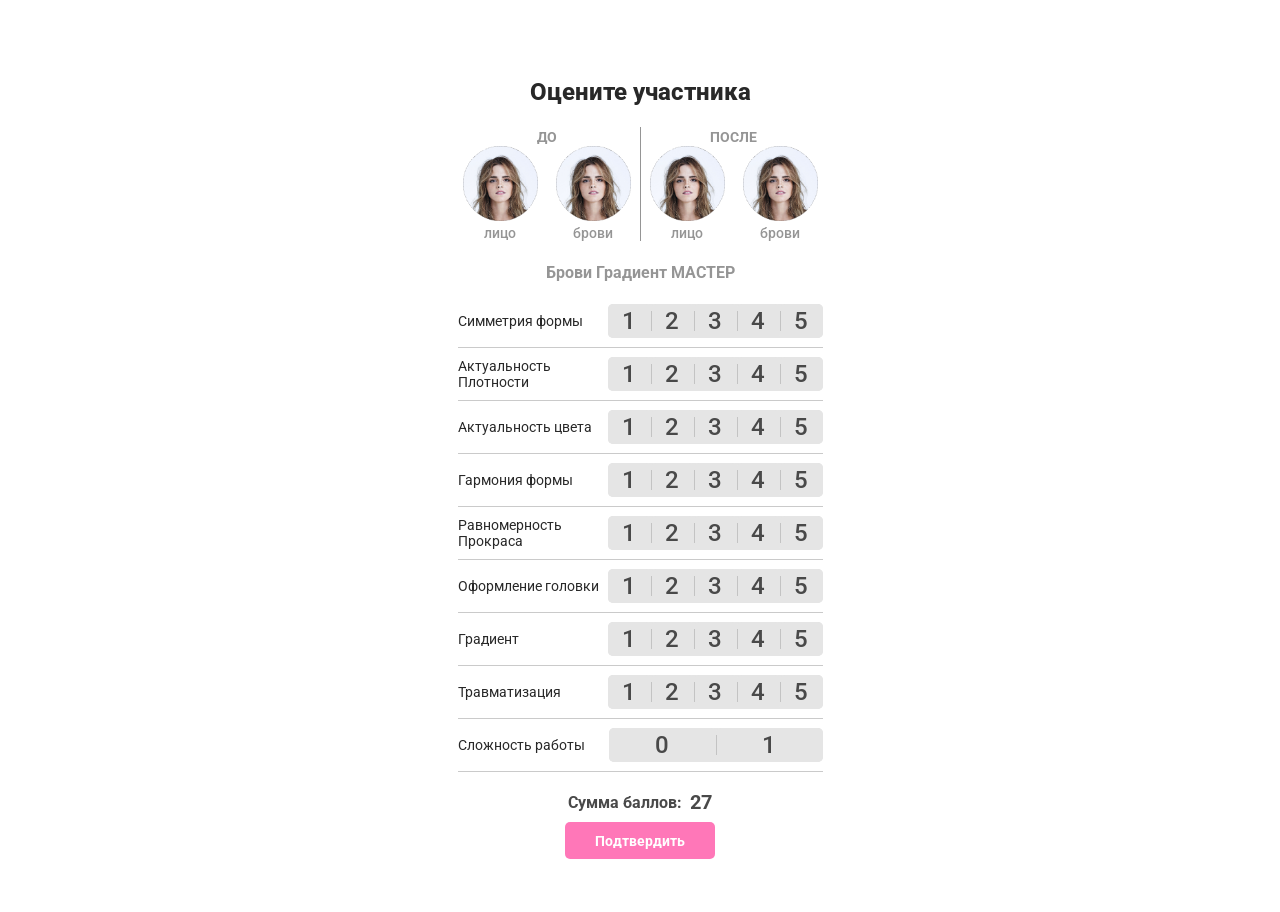
==== judge-assessment.html @ 2308df25 "Fleetline" ====
<!DOCTYPE html>
<html lang="ru">
<head>
  <meta charset="utf-8">
  <link rel="stylesheet" href="css/normilize.css">
  <link rel="stylesheet" href="css/style.css">
  <link rel="preconnect" href="https://fonts.googleapis.com">
  <link rel="preconnect" href="https://fonts.gstatic.com" crossorigin>
  <link href="https://fonts.googleapis.com/css2?family=Roboto:wght@500;900&display=swap" rel="stylesheet">
  <meta name="viewport" content="width=device-width, initial-scale=1.0">

  <title>Илья Флитлайн</title>
</head>

<body>
  <main class="main">
    <div class="container">
    <h1 class="assessment__title">Оцените участника</h1>
    <ul class="assessment__before-after_list">
        <li class="before-after__item">
            <span>ДО</span>
            <div>
                <figure>
                    <img src="img/germiona.png">
                    <figcaption>лицо</figcaption>
                </figure>
                <figure>
                    <img src="img/germiona.png">
                    <figcaption>брови</figcaption>
                </figure>
            </div>
        </li>
        <li class="before-after__item">
            <span>ПОСЛЕ</span>
            <div>
                <figure>
                    <img src="img/germiona.png">
                    <figcaption>лицо</figcaption>
                </figure>
                <figure>
                    <img src="img/germiona.png">
                    <figcaption>брови</figcaption>
                </figure>
            </div>
        </li>
    </ul>
    <h2 class="assessment__service">Брови Градиент МАСТЕР</h2>
    <form class="evaluations-form">
        <ul class="evaluations-list">
            <li class="evaluations-item">
                <p class="evaluations-name">Симметрия формы</p>
                <div class="evaluations-block">
                    <label>
                        <input required class="evulation-radio visually-hidden" type="radio" name="Симметрия формы">
                        <span>1</span>
                    </label>
                    <label>
                        <input required class="evulation-radio visually-hidden" type="radio" name="Симметрия формы">
                        <span>2</span>
                    </label>
                    <label>
                        <input required class="evulation-radio visually-hidden" type="radio" name="Симметрия формы">
                        <span>3</span>
                    </label>
                    <label>
                        <input required class="evulation-radio visually-hidden" type="radio" name="Симметрия формы">
                        <span>4</span>
                    </label>
                    <label>
                        <input required class="evulation-radio visually-hidden" type="radio" name="Симметрия формы">
                        <span>5</span>
                    </label>
                </div>
            </li>
            <li class="evaluations-item">
                <p class="evaluations-name">Актуальность
                    Плотности</p>
                <div class="evaluations-block">
                    <label>
                        <input required class="evulation-radio visually-hidden" type="radio" name="Актуальность Плотности">
                        <span>1</span>
                    </label>
                    <label>
                        <input required class="evulation-radio visually-hidden" type="radio" name="Актуальность Плотности">
                        <span>2</span>
                    </label>
                    <label>
                        <input required class="evulation-radio visually-hidden" type="radio" name="Актуальность Плотности">
                        <span>3</span>
                    </label>
                    <label>
                        <input required class="evulation-radio visually-hidden" type="radio" name="Актуальность Плотности">
                        <span>4</span>
                    </label>
                    <label>
                        <input required class="evulation-radio visually-hidden" type="radio" name="Актуальность Плотности">
                        <span>5</span>
                    </label>
                </div>
            </li>
            <li class="evaluations-item">
                <p class="evaluations-name">Актуальность цвета</p>
                <div class="evaluations-block">
                    <label>
                        <input required class="evulation-radio visually-hidden" type="radio" name="Актуальность цвета">
                        <span>1</span>
                    </label>
                    <label>
                        <input required class="evulation-radio visually-hidden" type="radio" name="Актуальность цвета">
                        <span>2</span>
                    </label>
                    <label>
                        <input required class="evulation-radio visually-hidden" type="radio" name="Актуальность цвета">
                        <span>3</span>
                    </label>
                    <label>
                        <input required class="evulation-radio visually-hidden" type="radio" name="Актуальность цвета">
                        <span>4</span>
                    </label>
                    <label>
                        <input required class="evulation-radio visually-hidden" type="radio" name="Актуальность цвета">
                        <span>5</span>
                    </label>
                </div>
            </li>
            <li class="evaluations-item">
                <p class="evaluations-name">Гармония формы</p>
                <div class="evaluations-block">
                    <label>
                        <input required class="evulation-radio visually-hidden" type="radio" name="Гармония формы">
                        <span>1</span>
                    </label>
                    <label>
                        <input required class="evulation-radio visually-hidden" type="radio" name="Гармония формы">
                        <span>2</span>
                    </label>
                    <label>
                        <input required class="evulation-radio visually-hidden" type="radio" name="Гармония формы">
                        <span>3</span>
                    </label>
                    <label>
                        <input required class="evulation-radio visually-hidden" type="radio" name="Гармония формы">
                        <span>4</span>
                    </label>
                    <label>
                        <input required class="evulation-radio visually-hidden" type="radio" name="Гармония формы">
                        <span>5</span>
                    </label>
                </div>
            </li>
            <li class="evaluations-item">
                <p class="evaluations-name">Равномерность Прокраса</p>
                <div class="evaluations-block">
                    <label>
                        <input required class="evulation-radio visually-hidden" type="radio" name="Равномерность Прокраса">
                        <span>1</span>
                    </label>
                    <label>
                        <input required class="evulation-radio visually-hidden" type="radio" name="Равномерность Прокраса">
                        <span>2</span>
                    </label>
                    <label>
                        <input required class="evulation-radio visually-hidden" type="radio" name="Равномерность Прокраса">
                        <span>3</span>
                    </label>
                    <label>
                        <input required class="evulation-radio visually-hidden" type="radio" name="Равномерность Прокраса">
                        <span>4</span>
                    </label>
                    <label>
                        <input required class="evulation-radio visually-hidden" type="radio" name="Равномерность Прокраса">
                        <span>5</span>
                    </label>
                </div>
            </li>
            <li class="evaluations-item">
                <p class="evaluations-name">Оформление головки</p>
                <div class="evaluations-block">
                    <label>
                        <input required class="evulation-radio visually-hidden" type="radio" name="Оформление головки">
                        <span>1</span>
                    </label>
                    <label>
                        <input required class="evulation-radio visually-hidden" type="radio" name="Оформление головки">
                        <span>2</span>
                    </label>
                    <label>
                        <input required class="evulation-radio visually-hidden" type="radio" name="Оформление головки">
                        <span>3</span>
                    </label>
                    <label>
                        <input required class="evulation-radio visually-hidden" type="radio" name="Оформление головки">
                        <span>4</span>
                    </label>
                    <label>
                        <input required class="evulation-radio visually-hidden" type="radio" name="Оформление головки">
                        <span>5</span>
                    </label>
                </div>
            </li>
            <li class="evaluations-item">
                <p class="evaluations-name">Градиент</p>
                <div class="evaluations-block">
                    <label>
                        <input required class="evulation-radio visually-hidden" type="radio" name="Градиент">
                        <span>1</span>
                    </label>
                    <label>
                        <input required class="evulation-radio visually-hidden" type="radio" name="Градиент">
                        <span>2</span>
                    </label>
                    <label>
                        <input required class="evulation-radio visually-hidden" type="radio" name="Градиент">
                        <span>3</span>
                    </label>
                    <label>
                        <input required class="evulation-radio visually-hidden" type="radio" name="Градиент">
                        <span>4</span>
                    </label>
                    <label>
                        <input required class="evulation-radio visually-hidden" type="radio" name="Градиент">
                        <span>5</span>
                    </label>
                </div>
            </li>
            <li class="evaluations-item">
                <p class="evaluations-name">Травматизация</p>
                <div class="evaluations-block">
                    <label>
                        <input required class="evulation-radio visually-hidden" type="radio" name="Травматизация">
                        <span>1</span>
                    </label>
                    <label>
                        <input required class="evulation-radio visually-hidden" type="radio" name="Травматизация">
                        <span>2</span>
                    </label>
                    <label>
                        <input required class="evulation-radio visually-hidden" type="radio" name="Травматизация">
                        <span>3</span>
                    </label>
                    <label>
                        <input required class="evulation-radio visually-hidden" type="radio" name="Травматизация">
                        <span>4</span>
                    </label>
                    <label>
                        <input required class="evulation-radio visually-hidden" type="radio" name="Травматизация">
                        <span>5</span>
                    </label>
                </div>
            </li>
            <li class="evaluations-item">
                <p class="evaluations-name">Сложность работы</p>
                <div class="evaluations-block">
                    <label>
                        <input required class="evulation-radio evaluation--complexity visually-hidden" type="radio" name="Сложность работы">
                        <span>0</span>
                    </label>
                    <label>
                        <input required class="evulation-radio evaluation--complexity visually-hidden" type="radio" name="Сложность работы">
                        <span>1</span>
                    </label>
                </div>
            </li>
        </ul>
        <p class="total-points">Сумма баллов: <span>27</span></p>
        <button  class="total-points-button open-modal">Подтвердить</button>
    </form>
    </div>
    <div class="judge-modal visually-hidden">
        <button class="close-judge-modal">
            <svg xmlns="http://www.w3.org/2000/svg" width="16" height="15" viewBox="0 0 16 15" fill="none">
                <path d="M1.35492 14.438L14.938 0.85491M1.35352 0.646484L14.9366 14.2296" stroke="black" stroke-linecap="round"/>
            </svg>
        </button>
        <div class="before-after__item">
            <span>ПОСЛЕ</span>
            <div>
                <figure>
                    <img src="img/germiona.png">
                    <figcaption>лицо</figcaption>
                </figure>
                <figure>
                    <img src="img/germiona.png">
                    <figcaption>брови</figcaption>
                </figure>
            </div>
        </div>
        <h2 class="assessment__service" style="margin-top: 10px;">Брови Градиент МАСТЕР</h2>
        <p class="total-points" style="margin-top: -15px;">Сумма баллов: <span>27</span></p>
        <p class="total-points" style="margin-top: -15px;">Дать комментарий <a href="#"><img class="whatsApp-logo" src="img/whatsApp.png"></a></p>
        <a href="judge-page.html" class="total-points-button">Подтвердить</a>
    </div>
    <div class="blur visually-hidden"></div>
  </main>




  <script src="js/judge-modal.js"></script>
</body>

</html>
---- css/style.css ----
*,
*:after,
*::before {
  -webkit-box-sizing: border-box;
          box-sizing: border-box;
}

h1,h2,h3,h4,h5,h6,p,ul {
  margin: 0;
  padding: 0;
  list-style: none;
}

.visually-hidden {
  position: absolute;
  width: 1px;
  height: 1px;
  margin: -1px;
  border: 0;
  padding: 0;
  white-space: nowrap;
  -webkit-clip-path: inset(100%);
          clip-path: inset(100%);
  clip: rect(0 0 0 0);
  overflow: hidden;
}

button, input {
  font-family: 'Roboto', sans-serif;
}

button {
  cursor: pointer;
}

body {
  font-family: 'Roboto', sans-serif;
  margin: 0 auto; 
  padding: 0;
  min-width: 360px;
}

.container {
  padding: 0 15px;
  max-width: 395px;
  margin: 0 auto; 
  display: flex;
  flex-direction: column;
  align-items: center;
  position: relative;
}

.go-back {
  position: absolute;
  left: 0;
  top: 60px;
}

/* MODIFIER */

.master--rated > a > div{
  width: 100%;
  border-radius: 5px;
  background: rgba(189, 255, 173, 0.74);  
  padding: 3px 0;
}

/* MAIN */

.welcome-title {
  font-size: 24px;
  font-weight: 800;
  color: #959595;
  margin: 20px;
}

main {
  /* background-color: rgb(247, 247, 247); */
  margin-bottom: 53px;
}

.logo {
  margin-top: 100px;
}

/* AVTORIZATION */

.avtorization__form {
  display: flex;
  flex-direction: column;
  align-items: center;
  gap: 27px;
  width: 100%;
}

.avtorization__label {
  font-size: 14px;
  font-weight: 500;
  color: #959595;
  position: relative;
}

.avtorization__input {
  border-radius: 50px;
  border: 1px solid #FF3E9B;
  width: 100%;
  background-color: transparent;
  height: 50px;
  font-size: 14px;
  font-weight: 500;
  color: #FF3E9B;
  padding: 0 10px 0 63px;
}

.avtorization__input:focus {
  outline: 1px solid #FF3E9B;
  box-shadow: 0px 10px 20px #ffb8da;
}

.avtorization__input::placeholder {
  font-size: 14px;
  font-weight: 500;
  color: #FF3E9B;
  opacity: .7;
}

.avtorization__label::before {
  content: "";
  background-image: url(/img/mail.svg);
  width: 19.403px;
  height: 20px;
  position: absolute;
  top: 59px;
  left: -10px;
}

.avtorization__button {
  width: 180px;
  height: 50px;
  border-radius: 50px;
  background: #FF3E9B;
  border: 0;
  color: #FFF;
  font-size: 14px;
  font-weight: 500;
  transition: all .1s ease;
  text-decoration: none;
  display: flex;
  align-items: center;
  justify-content: center;
}

.avtorization__button:active {
  transform: scale(.8);
}

/* CONFIRMATION */

.confirmation__label::before {
  content: "";
  background-image: url(/img/lock.svg);
  width: 19.403px;
  height: 20px;
  position: absolute;
  top: 59px;
  left: -5px;
}

/* PHOTO-SELECTION */

.photo-selection__label::before {
  content: none;
}

.input-file {
	position: relative;
  width: 100%;
  display: flex;
  justify-content: center;
  cursor: pointer;
}
.input-file span {
	position: relative;
  color: #FF3E9B;
  font-size: 14px;
  font-weight: 500;
	border-radius: 4px;
	background-color: transparent;
	height: 50px;
  width: 100%;
  border-radius: 50px;
  border: 1px solid #FF3E9B;
  display: flex;
  justify-content: center;
  align-items: center;
}
.input-file input[type=file] {
	position: absolute;
	z-index: -1;
	opacity: 0;
	display: block;
	width: 0;
	height: 0;
}

/* JUDGE-PAGE */

.judge-avatar {
  margin-top: 95px;
}

.user-avatar {
  width: 109px;
  height: 111px;
  margin-top: 95px;
}

.master__avatar {
  width: 55px;
  height: 55px;
}

.user-name {
  margin-top: 6px;
  color:#959595;
  font-size: 14px;
  font-weight: 500;
}

.user-post {
  color:#282828;
  font-size: 24px;
  font-weight: 800;
  margin: 14px;
}

.user-action {
  color:#959595;
  font-size: 14px;
  font-weight: 500;
}

.masters-list {
  margin-top: 21px;
  display: flex;
  flex-direction: column;
  width: 100%;
}

.master {
  border-top: 1px solid #959595;
  padding: 8px 0;
}

.master > a div{
  display: flex;
  align-items: center;
  justify-content: center;
  gap: 14px;
  width: 100%;
}

.master > a{
  text-decoration: none;
}


.master__service-block {
  display: flex;
  flex-direction: column;
  align-items: center;
}

.master__number {
  color: #FF3E9B;
  font-size: 24px;
  font-weight: 500;
}

.master__service {
  color: #959595;
  font-size: 14px;
  font-weight: 500;
}

.master__scores {
  color: #494949;
  font-size: 16px;
  font-weight: 800;
}

/* ASSESSMENT */

.blur {
  position: absolute;
  z-index: 10;
  top: 0;
  left: 0;
  background: rgba(255, 255, 255, 0.2);
  backdrop-filter: blur(1px); 
  height: 100vh;
  width: 100%;
}

.judge-modal {
  width: 269px;
  height: 276px;
  border-radius: 11px;
  opacity: 0.8999999761581421;
  background: var(--light-gray, #D0D0D0);
  position: absolute;
  top: 280px;
  margin-left: auto;
  margin-right: auto;
  left: 0;
  right: 0;
  text-align: center;
  z-index: 100;
  display: flex;
  flex-direction: column;
  align-items: center;
  padding-top: 15px;
}

.judge-modal .total-points {
  display: flex;
  width: 200px;
  justify-content: space-between;
}

.judge-modal .total-points:first-of-type {
  margin-bottom: 20px;
}

.close-judge-modal {
  background-color: transparent;
  border: 0;
  position: absolute;
  right: 6px;
  top: 8px;
}

.whatsApp-logo {
  position: relative;
  left: 6px;
}

.judge-modal .before-after__item {
  border-right: 0 !important;
}

.assessment__before-after_list {
  display: flex;
  gap: 9px;
}

.before-after__item{
  text-align: center;
}

.before-after__item:first-child{
  border-right: 1px solid #959595;
  padding-right: 9px;
}

.before-after__item div{
  display: flex;
  gap: 18px;
}

.before-after__item span{
  color: #959595;
  font-size: 14px;
  font-weight: 700;
}

.before-after__item figure{
  text-align: center;
  margin: 0;
}

.before-after__item figure img{
  width: 75px;
  height: 75px;
}

.before-after__item figcaption{
  color: #959595;
  font-size: 14px;
  font-weight: 500;
}

.assessment__title {
  margin-top: 78px;
  margin-bottom: 21px;
  color: #282828;
  font-size: 24px;
  font-weight: 800;
}

.assessment__service {
  color: #959595;
  font-size: 16px;
  font-weight: 700;
  margin: 22px;
}

/* EVULATIONS */

.evaluations-list {
  display: flex;
  flex-direction: column;
  gap: 9px;
}

.evaluations-item {
  display: flex; 
  align-items: center;
  justify-content: space-between;
  padding-bottom: 9px;
  border-bottom: 1px solid #95959580;
}

.evaluations-name {
  color:#282828;
  font-size: 14px;
  font-weight: 400;
}

.evaluations-block {
  display: flex;
  align-items: center;
  background-color: #E5E5E5;
  border-radius: 5px;
}

.evulation-radio + span {
  display: flex;
  justify-content: center;
  align-items: center;
  color: #494949;
  font-size: 24px;
  font-weight: 500;
  background-color: #E5E5E5;
  width: 43px;
  height: 34px;
  border-radius: 5px;
  cursor: pointer;
  position: relative;
}

.evaluation-judge + span {
  height: 22px;
}

.evaluation-judge-list li{
  height: 25px;
}

.evaluations-block label:not(:last-of-type) span:last-child::after {
  content: "";
  background-color: #9595956c;
  width: 1px;
  height: 20px;
  z-index: 1;
  position: absolute;
  right: -1px;
}

.evulation-radio:checked + span {
  color: #fff;
  background-color: #FF3E9B;
  opacity: 0.699999988079071;
}

.evaluation--complexity + span {
  width: 107px;
}

.total-points {
  margin-top: 18px;
  color: #494949;
  font-size: 16px;
  font-weight: 700;
  display: flex;
  align-items: center;
  gap: 8px;
  margin: 18px auto 8px;
}

.total-points span{
  font-size: 20px;
}

.total-points-button {
  border-radius: 5px;
  opacity: 0.699999988079071;
  background: #FF3E9B;
  color: #FFF;
  text-align: center;
  font-size: 14px;
  font-weight: 700;
  width: 150px;
  height: 37px;
  border: 0;
  margin: 0 auto; 
  transition: all .1s ease;
  text-decoration: none;
  display: flex;
  align-items: center;
  justify-content: center;
}

.total-points-button:active {
transform: scale(.8);
}

.evaluations-form {
  display: flex;
  flex-direction: column;
  justify-content: center;
  width: 100%;
}

/* UPLOAD-PHOTO */

.upload-photo-input {
	position: relative;
  width: 100%;
  display: flex;
  justify-content: center;
  cursor: pointer;
  display: flex;
  flex-direction: column;
}
.upload-photo-input img {
	position: relative;
  width: 75px;
  height: 75px;
}
.upload-photo-input input[type=file] {
	position: absolute;
	z-index: -1;
	opacity: 0;
	display: block;
	width: 0;
	height: 0;
}

.upload-photo-form {
  display: flex;
  flex-direction: column;
  align-items: center;
}

.upload-photo-button {
  margin-top: 75px;
}

.upload-photo-container {
  padding-top: 100px;
}

/* EVALUATIONS */

.judge-list {
  list-style: none;
  margin-top: -20px;
  margin-left: 150px;
  transform: rotate(90deg);
  display: flex;
  flex-direction: column;
  gap: 27px;
  color: #282828;
  font-size: 14px;
  font-weight: 400;
}

/* CHECKMARK */

.checkMark-title {
  position: relative;
  top: -100px;
  color: #959595;
  text-align: center;
  font-size: 24px;
  font-weight: 800;
}

.checkMark {
  background-color: #fff;
  position: absolute;
  z-index: 100;
  width: 100%;
  height: 100vh;
}

.checkmark__circle {
  stroke-dasharray: 166;
  stroke-dashoffset: 166;
  stroke-width: 2;
  stroke-miterlimit: 10;
  stroke: #000;
  fill: none;
  animation: stroke 0.6s cubic-bezier(0.65, 0, 0.45, 1) forwards;
}

.checkmark {
  width: 56px;
  height: 56px;
  border-radius: 50%;
  display: block;
  stroke-width: 2;
  stroke: #33cccc;
  stroke-miterlimit: 10;
  margin: 10% auto;
  box-shadow: inset 0px 0px 0px #000;
  animation: fill .4s ease-in-out .4s forwards, scale .3s ease-in-out .9s both;
}

.checkmark__check {
  transform-origin: 50% 50%;
  stroke-dasharray: 48;
  stroke-dashoffset: 48;
  animation: stroke 0.3s cubic-bezier(0.65, 0, 0.45, 1) 0.8s forwards;
}

@keyframes stroke {
  100% {
    stroke-dashoffset: 0;
  }
}
@keyframes scale {
  0%, 100% {
    transform: none;
  }
  50% {
    transform: scale3d(1.1, 1.1, 1);
  }
}
@keyframes fill {
  100% {
    box-shadow: inset 0px 0px 0px 30px #fff;
  }
}
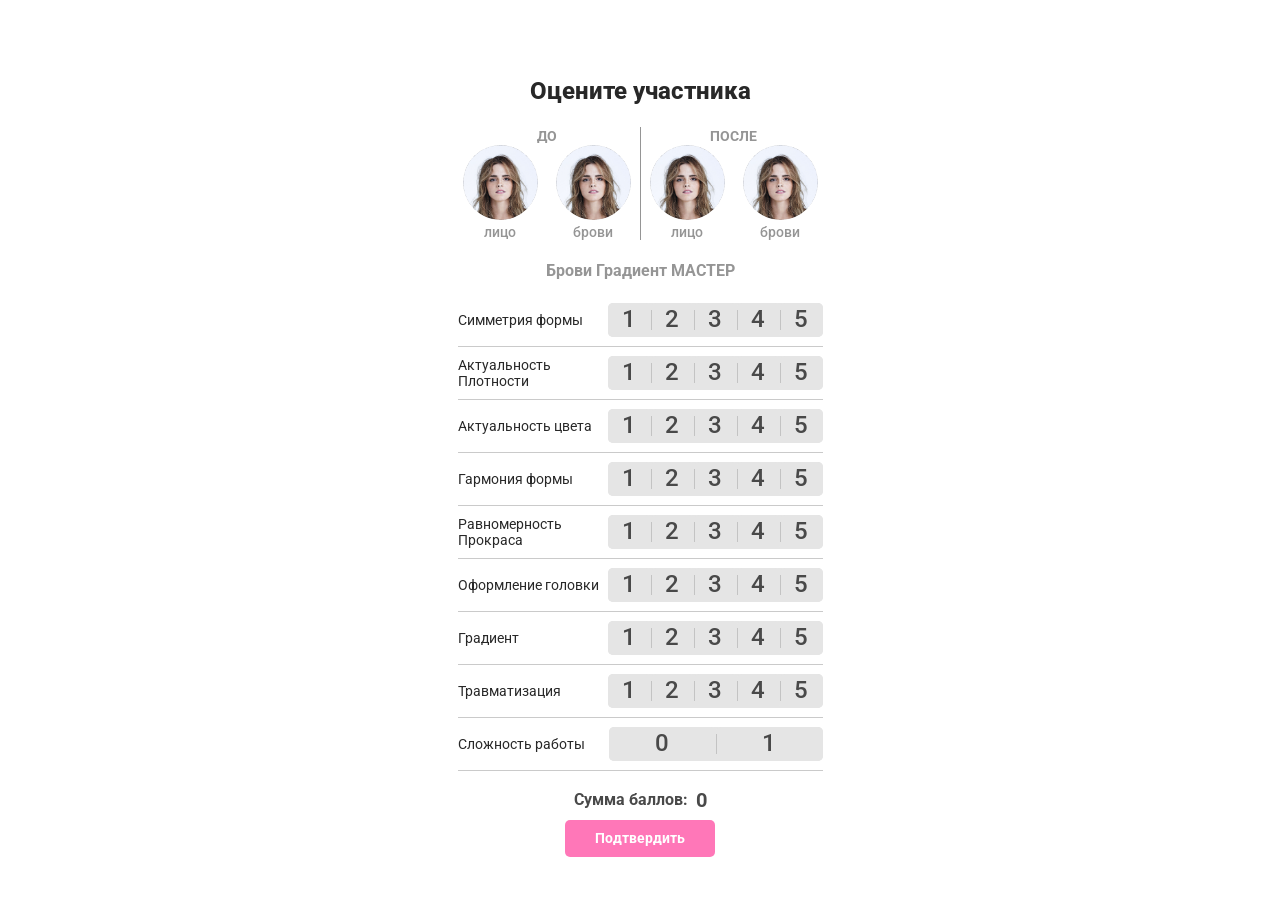
==== commit db9ee9b6: "commit lol" ====
--- a/judge-assessment.html
+++ b/judge-assessment.html
@@ -51,23 +51,23 @@
                 <p class="evaluations-name">Симметрия формы</p>
                 <div class="evaluations-block">
                     <label>
-                        <input required class="evulation-radio visually-hidden" type="radio" name="Симметрия формы">
-                        <span>1</span>
-                    </label>
-                    <label>
-                        <input required class="evulation-radio visually-hidden" type="radio" name="Симметрия формы">
-                        <span>2</span>
-                    </label>
-                    <label>
-                        <input required class="evulation-radio visually-hidden" type="radio" name="Симметрия формы">
-                        <span>3</span>
-                    </label>
-                    <label>
-                        <input required class="evulation-radio visually-hidden" type="radio" name="Симметрия формы">
-                        <span>4</span>
-                    </label>
-                    <label>
-                        <input required class="evulation-radio visually-hidden" type="radio" name="Симметрия формы">
+                        <input class="evulation-radio visually-hidden" value="1" type="radio" onclick="checkType(this)" name="Симметрия формы">
+                        <span>1</span>
+                    </label>
+                    <label>
+                        <input class="evulation-radio visually-hidden" value="2" type="radio" onclick="checkType(this)" name="Симметрия формы">
+                        <span>2</span>
+                    </label>
+                    <label>
+                        <input class="evulation-radio visually-hidden"  value="3" type="radio" onclick="checkType(this)" name="Симметрия формы">
+                        <span>3</span>
+                    </label>
+                    <label>
+                        <input class="evulation-radio visually-hidden" value="4" type="radio" onclick="checkType(this)" name="Симметрия формы">
+                        <span>4</span>
+                    </label>
+                    <label>
+                        <input class="evulation-radio visually-hidden" value="5" type="radio" onclick="checkType(this)" name="Симметрия формы">
                         <span>5</span>
                     </label>
                 </div>
@@ -77,23 +77,23 @@
                     Плотности</p>
                 <div class="evaluations-block">
                     <label>
-                        <input required class="evulation-radio visually-hidden" type="radio" name="Актуальность Плотности">
-                        <span>1</span>
-                    </label>
-                    <label>
-                        <input required class="evulation-radio visually-hidden" type="radio" name="Актуальность Плотности">
-                        <span>2</span>
-                    </label>
-                    <label>
-                        <input required class="evulation-radio visually-hidden" type="radio" name="Актуальность Плотности">
-                        <span>3</span>
-                    </label>
-                    <label>
-                        <input required class="evulation-radio visually-hidden" type="radio" name="Актуальность Плотности">
-                        <span>4</span>
-                    </label>
-                    <label>
-                        <input required class="evulation-radio visually-hidden" type="radio" name="Актуальность Плотности">
+                        <input required class="evulation-radio visually-hidden" value="1" type="radio" onclick="checkType(this)" name="Актуальность Плотности">
+                        <span>1</span>
+                    </label>
+                    <label>
+                        <input required class="evulation-radio visually-hidden" value="2" type="radio" onclick="checkType(this)" name="Актуальность Плотности">
+                        <span>2</span>
+                    </label>
+                    <label>
+                        <input required class="evulation-radio visually-hidden" value="3" type="radio" onclick="checkType(this)" name="Актуальность Плотности">
+                        <span>3</span>
+                    </label>
+                    <label>
+                        <input required class="evulation-radio visually-hidden" value="4" type="radio" onclick="checkType(this)" name="Актуальность Плотности">
+                        <span>4</span>
+                    </label>
+                    <label>
+                        <input required class="evulation-radio visually-hidden" value="5" type="radio" onclick="checkType(this)" name="Актуальность Плотности">
                         <span>5</span>
                     </label>
                 </div>
@@ -102,23 +102,23 @@
                 <p class="evaluations-name">Актуальность цвета</p>
                 <div class="evaluations-block">
                     <label>
-                        <input required class="evulation-radio visually-hidden" type="radio" name="Актуальность цвета">
-                        <span>1</span>
-                    </label>
-                    <label>
-                        <input required class="evulation-radio visually-hidden" type="radio" name="Актуальность цвета">
-                        <span>2</span>
-                    </label>
-                    <label>
-                        <input required class="evulation-radio visually-hidden" type="radio" name="Актуальность цвета">
-                        <span>3</span>
-                    </label>
-                    <label>
-                        <input required class="evulation-radio visually-hidden" type="radio" name="Актуальность цвета">
-                        <span>4</span>
-                    </label>
-                    <label>
-                        <input required class="evulation-radio visually-hidden" type="radio" name="Актуальность цвета">
+                        <input required class="evulation-radio visually-hidden" value="1" type="radio" onclick="checkType(this)" name="Актуальность цвета">
+                        <span>1</span>
+                    </label>
+                    <label>
+                        <input required class="evulation-radio visually-hidden" value="2" type="radio" onclick="checkType(this)" name="Актуальность цвета">
+                        <span>2</span>
+                    </label>
+                    <label>
+                        <input required class="evulation-radio visually-hidden" value="3" type="radio" onclick="checkType(this)" name="Актуальность цвета">
+                        <span>3</span>
+                    </label>
+                    <label>
+                        <input required class="evulation-radio visually-hidden" value="4" type="radio" onclick="checkType(this)" name="Актуальность цвета">
+                        <span>4</span>
+                    </label>
+                    <label>
+                        <input required class="evulation-radio visually-hidden" value="5" type="radio" onclick="checkType(this)" name="Актуальность цвета">
                         <span>5</span>
                     </label>
                 </div>
@@ -127,23 +127,23 @@
                 <p class="evaluations-name">Гармония формы</p>
                 <div class="evaluations-block">
                     <label>
-                        <input required class="evulation-radio visually-hidden" type="radio" name="Гармония формы">
-                        <span>1</span>
-                    </label>
-                    <label>
-                        <input required class="evulation-radio visually-hidden" type="radio" name="Гармония формы">
-                        <span>2</span>
-                    </label>
-                    <label>
-                        <input required class="evulation-radio visually-hidden" type="radio" name="Гармония формы">
-                        <span>3</span>
-                    </label>
-                    <label>
-                        <input required class="evulation-radio visually-hidden" type="radio" name="Гармония формы">
-                        <span>4</span>
-                    </label>
-                    <label>
-                        <input required class="evulation-radio visually-hidden" type="radio" name="Гармония формы">
+                        <input required class="evulation-radio visually-hidden" value="1" type="radio" onclick="checkType(this)" name="Гармония формы">
+                        <span>1</span>
+                    </label>
+                    <label>
+                        <input required class="evulation-radio visually-hidden" value="2" type="radio" onclick="checkType(this)" name="Гармония формы">
+                        <span>2</span>
+                    </label>
+                    <label>
+                        <input required class="evulation-radio visually-hidden" value="3" type="radio" onclick="checkType(this)" name="Гармония формы">
+                        <span>3</span>
+                    </label>
+                    <label>
+                        <input required class="evulation-radio visually-hidden" value="4" type="radio" onclick="checkType(this)" name="Гармония формы">
+                        <span>4</span>
+                    </label>
+                    <label>
+                        <input required class="evulation-radio visually-hidden" value="5" type="radio" onclick="checkType(this)" name="Гармония формы">
                         <span>5</span>
                     </label>
                 </div>
@@ -152,23 +152,23 @@
                 <p class="evaluations-name">Равномерность Прокраса</p>
                 <div class="evaluations-block">
                     <label>
-                        <input required class="evulation-radio visually-hidden" type="radio" name="Равномерность Прокраса">
-                        <span>1</span>
-                    </label>
-                    <label>
-                        <input required class="evulation-radio visually-hidden" type="radio" name="Равномерность Прокраса">
-                        <span>2</span>
-                    </label>
-                    <label>
-                        <input required class="evulation-radio visually-hidden" type="radio" name="Равномерность Прокраса">
-                        <span>3</span>
-                    </label>
-                    <label>
-                        <input required class="evulation-radio visually-hidden" type="radio" name="Равномерность Прокраса">
-                        <span>4</span>
-                    </label>
-                    <label>
-                        <input required class="evulation-radio visually-hidden" type="radio" name="Равномерность Прокраса">
+                        <input required class="evulation-radio visually-hidden" value="1" type="radio" onclick="checkType(this)" name="Равномерность Прокраса">
+                        <span>1</span>
+                    </label>
+                    <label>
+                        <input required class="evulation-radio visually-hidden" value="2" type="radio" onclick="checkType(this)" name="Равномерность Прокраса">
+                        <span>2</span>
+                    </label>
+                    <label>
+                        <input required class="evulation-radio visually-hidden" value="3" type="radio" onclick="checkType(this)" name="Равномерность Прокраса">
+                        <span>3</span>
+                    </label>
+                    <label>
+                        <input required class="evulation-radio visually-hidden" value="4" type="radio" onclick="checkType(this)" name="Равномерность Прокраса">
+                        <span>4</span>
+                    </label>
+                    <label>
+                        <input required class="evulation-radio visually-hidden" value="5" type="radio" onclick="checkType(this)" name="Равномерность Прокраса">
                         <span>5</span>
                     </label>
                 </div>
@@ -177,23 +177,23 @@
                 <p class="evaluations-name">Оформление головки</p>
                 <div class="evaluations-block">
                     <label>
-                        <input required class="evulation-radio visually-hidden" type="radio" name="Оформление головки">
-                        <span>1</span>
-                    </label>
-                    <label>
-                        <input required class="evulation-radio visually-hidden" type="radio" name="Оформление головки">
-                        <span>2</span>
-                    </label>
-                    <label>
-                        <input required class="evulation-radio visually-hidden" type="radio" name="Оформление головки">
-                        <span>3</span>
-                    </label>
-                    <label>
-                        <input required class="evulation-radio visually-hidden" type="radio" name="Оформление головки">
-                        <span>4</span>
-                    </label>
-                    <label>
-                        <input required class="evulation-radio visually-hidden" type="radio" name="Оформление головки">
+                        <input required class="evulation-radio visually-hidden" value="1" type="radio" onclick="checkType(this)" name="Оформление головки">
+                        <span>1</span>
+                    </label>
+                    <label>
+                        <input required class="evulation-radio visually-hidden" value="2" type="radio" onclick="checkType(this)" name="Оформление головки">
+                        <span>2</span>
+                    </label>
+                    <label>
+                        <input required class="evulation-radio visually-hidden" value="3" type="radio" onclick="checkType(this)" name="Оформление головки">
+                        <span>3</span>
+                    </label>
+                    <label>
+                        <input required class="evulation-radio visually-hidden" value="4" type="radio" onclick="checkType(this)" name="Оформление головки">
+                        <span>4</span>
+                    </label>
+                    <label>
+                        <input required class="evulation-radio visually-hidden" value="5" type="radio" onclick="checkType(this)" name="Оформление головки">
                         <span>5</span>
                     </label>
                 </div>
@@ -202,23 +202,23 @@
                 <p class="evaluations-name">Градиент</p>
                 <div class="evaluations-block">
                     <label>
-                        <input required class="evulation-radio visually-hidden" type="radio" name="Градиент">
-                        <span>1</span>
-                    </label>
-                    <label>
-                        <input required class="evulation-radio visually-hidden" type="radio" name="Градиент">
-                        <span>2</span>
-                    </label>
-                    <label>
-                        <input required class="evulation-radio visually-hidden" type="radio" name="Градиент">
-                        <span>3</span>
-                    </label>
-                    <label>
-                        <input required class="evulation-radio visually-hidden" type="radio" name="Градиент">
-                        <span>4</span>
-                    </label>
-                    <label>
-                        <input required class="evulation-radio visually-hidden" type="radio" name="Градиент">
+                        <input required class="evulation-radio visually-hidden" value="1" type="radio" onclick="checkType(this)" name="Градиент">
+                        <span>1</span>
+                    </label>
+                    <label>
+                        <input required class="evulation-radio visually-hidden" value="2" type="radio" onclick="checkType(this)" name="Градиент">
+                        <span>2</span>
+                    </label>
+                    <label>
+                        <input required class="evulation-radio visually-hidden" value="3" type="radio" onclick="checkType(this)" name="Градиент">
+                        <span>3</span>
+                    </label>
+                    <label>
+                        <input required class="evulation-radio visually-hidden" value="4" type="radio" onclick="checkType(this)" name="Градиент">
+                        <span>4</span>
+                    </label>
+                    <label>
+                        <input required class="evulation-radio visually-hidden" value="5" type="radio" onclick="checkType(this)" name="Градиент">
                         <span>5</span>
                     </label>
                 </div>
@@ -227,23 +227,23 @@
                 <p class="evaluations-name">Травматизация</p>
                 <div class="evaluations-block">
                     <label>
-                        <input required class="evulation-radio visually-hidden" type="radio" name="Травматизация">
-                        <span>1</span>
-                    </label>
-                    <label>
-                        <input required class="evulation-radio visually-hidden" type="radio" name="Травматизация">
-                        <span>2</span>
-                    </label>
-                    <label>
-                        <input required class="evulation-radio visually-hidden" type="radio" name="Травматизация">
-                        <span>3</span>
-                    </label>
-                    <label>
-                        <input required class="evulation-radio visually-hidden" type="radio" name="Травматизация">
-                        <span>4</span>
-                    </label>
-                    <label>
-                        <input required class="evulation-radio visually-hidden" type="radio" name="Травматизация">
+                        <input required class="evulation-radio visually-hidden" value="1" type="radio" onclick="checkType(this)" name="Травматизация">
+                        <span>1</span>
+                    </label>
+                    <label>
+                        <input required class="evulation-radio visually-hidden" value="2" type="radio" onclick="checkType(this)" name="Травматизация">
+                        <span>2</span>
+                    </label>
+                    <label>
+                        <input required class="evulation-radio visually-hidden" value="3" type="radio" onclick="checkType(this)" name="Травматизация">
+                        <span>3</span>
+                    </label>
+                    <label>
+                        <input required class="evulation-radio visually-hidden" value="4" type="radio" onclick="checkType(this)" name="Травматизация">
+                        <span>4</span>
+                    </label>
+                    <label>
+                        <input required class="evulation-radio visually-hidden" value="5" type="radio" onclick="checkType(this)" name="Травматизация">
                         <span>5</span>
                     </label>
                 </div>
@@ -252,17 +252,17 @@
                 <p class="evaluations-name">Сложность работы</p>
                 <div class="evaluations-block">
                     <label>
-                        <input required class="evulation-radio evaluation--complexity visually-hidden" type="radio" name="Сложность работы">
+                        <input required class="evulation-radio evaluation--complexity visually-hidden" value="0" type="radio" onclick="checkType(this)" name="Сложность работы">
                         <span>0</span>
                     </label>
                     <label>
-                        <input required class="evulation-radio evaluation--complexity visually-hidden" type="radio" name="Сложность работы">
+                        <input required class="evulation-radio evaluation--complexity visually-hidden" value="1" type="radio" onclick="checkType(this)" name="Сложность работы">
                         <span>1</span>
                     </label>
                 </div>
             </li>
         </ul>
-        <p class="total-points">Сумма баллов: <span>27</span></p>
+        <p class="total-points">Сумма баллов: <span id="balls">0</span></p>
         <button  class="total-points-button open-modal">Подтвердить</button>
     </form>
     </div>
@@ -286,7 +286,7 @@
             </div>
         </div>
         <h2 class="assessment__service" style="margin-top: 10px;">Брови Градиент МАСТЕР</h2>
-        <p class="total-points" style="margin-top: -15px;">Сумма баллов: <span>27</span></p>
+        <p class="total-points" style="margin-top: -15px;">Сумма баллов: <span id="ballsModal">27</span></p>
         <p class="total-points" style="margin-top: -15px;">Дать комментарий <a href="#"><img class="whatsApp-logo" src="img/whatsApp.png"></a></p>
         <a href="judge-page.html" class="total-points-button">Подтвердить</a>
     </div>
--- a/css/normilize.css
+++ b/css/normilize.css
@@ -0,0 +1,349 @@
+/*! normalize.css v8.0.1 | MIT License | github.com/necolas/normalize.css */
+
+/* Document
+   ========================================================================== */
+
+/**
+ * 1. Correct the line height in all browsers.
+ * 2. Prevent adjustments of font size after orientation changes in iOS.
+ */
+
+ html {
+    line-height: 1.15; /* 1 */
+    -webkit-text-size-adjust: 100%; /* 2 */
+  }
+
+  /* Sections
+     ========================================================================== */
+
+  /**
+   * Remove the margin in all browsers.
+   */
+
+  body {
+    margin: 0;
+  }
+
+  /**
+   * Render the `main` element consistently in IE.
+   */
+
+  main {
+    display: block;
+  }
+
+  /**
+   * Correct the font size and margin on `h1` elements within `section` and
+   * `article` contexts in Chrome, Firefox, and Safari.
+   */
+
+  h1 {
+    font-size: 2em;
+    margin: 0.67em 0;
+  }
+
+  /* Grouping content
+     ========================================================================== */
+
+  /**
+   * 1. Add the correct box sizing in Firefox.
+   * 2. Show the overflow in Edge and IE.
+   */
+
+  hr {
+    box-sizing: content-box; /* 1 */
+    height: 0; /* 1 */
+    overflow: visible; /* 2 */
+  }
+
+  /**
+   * 1. Correct the inheritance and scaling of font size in all browsers.
+   * 2. Correct the odd `em` font sizing in all browsers.
+   */
+
+  pre {
+    font-family: monospace, monospace; /* 1 */
+    font-size: 1em; /* 2 */
+  }
+
+  /* Text-level semantics
+     ========================================================================== */
+
+  /**
+   * Remove the gray background on active links in IE 10.
+   */
+
+  a {
+    background-color: transparent;
+  }
+
+  /**
+   * 1. Remove the bottom border in Chrome 57-
+   * 2. Add the correct text decoration in Chrome, Edge, IE, Opera, and Safari.
+   */
+
+  abbr[title] {
+    border-bottom: none; /* 1 */
+    text-decoration: underline; /* 2 */
+    text-decoration: underline dotted; /* 2 */
+  }
+
+  /**
+   * Add the correct font weight in Chrome, Edge, and Safari.
+   */
+
+  b,
+  strong {
+    font-weight: bolder;
+  }
+
+  /**
+   * 1. Correct the inheritance and scaling of font size in all browsers.
+   * 2. Correct the odd `em` font sizing in all browsers.
+   */
+
+  code,
+  kbd,
+  samp {
+    font-family: monospace, monospace; /* 1 */
+    font-size: 1em; /* 2 */
+  }
+
+  /**
+   * Add the correct font size in all browsers.
+   */
+
+  small {
+    font-size: 80%;
+  }
+
+  /**
+   * Prevent `sub` and `sup` elements from affecting the line height in
+   * all browsers.
+   */
+
+  sub,
+  sup {
+    font-size: 75%;
+    line-height: 0;
+    position: relative;
+    vertical-align: baseline;
+  }
+
+  sub {
+    bottom: -0.25em;
+  }
+
+  sup {
+    top: -0.5em;
+  }
+
+  /* Embedded content
+     ========================================================================== */
+
+  /**
+   * Remove the border on images inside links in IE 10.
+   */
+
+  img {
+    border-style: none;
+  }
+
+  /* Forms
+     ========================================================================== */
+
+  /**
+   * 1. Change the font styles in all browsers.
+   * 2. Remove the margin in Firefox and Safari.
+   */
+
+  button,
+  input,
+  optgroup,
+  select,
+  textarea {
+    font-family: inherit; /* 1 */
+    font-size: 100%; /* 1 */
+    line-height: 1.15; /* 1 */
+    margin: 0; /* 2 */
+  }
+
+  /**
+   * Show the overflow in IE.
+   * 1. Show the overflow in Edge.
+   */
+
+  button,
+  input { /* 1 */
+    overflow: visible;
+  }
+
+  /**
+   * Remove the inheritance of text transform in Edge, Firefox, and IE.
+   * 1. Remove the inheritance of text transform in Firefox.
+   */
+
+  button,
+  select { /* 1 */
+    text-transform: none;
+  }
+
+  /**
+   * Correct the inability to style clickable types in iOS and Safari.
+   */
+
+  button,
+  [type="button"],
+  [type="reset"],
+  [type="submit"] {
+    -webkit-appearance: button;
+  }
+
+  /**
+   * Remove the inner border and padding in Firefox.
+   */
+
+  button::-moz-focus-inner,
+  [type="button"]::-moz-focus-inner,
+  [type="reset"]::-moz-focus-inner,
+  [type="submit"]::-moz-focus-inner {
+    border-style: none;
+    padding: 0;
+  }
+
+  /**
+   * Restore the focus styles unset by the previous rule.
+   */
+
+  button:-moz-focusring,
+  [type="button"]:-moz-focusring,
+  [type="reset"]:-moz-focusring,
+  [type="submit"]:-moz-focusring {
+    outline: 1px dotted ButtonText;
+  }
+
+  /**
+   * Correct the padding in Firefox.
+   */
+
+  fieldset {
+    padding: 0.35em 0.75em 0.625em;
+  }
+
+  /**
+   * 1. Correct the text wrapping in Edge and IE.
+   * 2. Correct the color inheritance from `fieldset` elements in IE.
+   * 3. Remove the padding so developers are not caught out when they zero out
+   *    `fieldset` elements in all browsers.
+   */
+
+  legend {
+    box-sizing: border-box; /* 1 */
+    color: inherit; /* 2 */
+    display: table; /* 1 */
+    max-width: 100%; /* 1 */
+    padding: 0; /* 3 */
+    white-space: normal; /* 1 */
+  }
+
+  /**
+   * Add the correct vertical alignment in Chrome, Firefox, and Opera.
+   */
+
+  progress {
+    vertical-align: baseline;
+  }
+
+  /**
+   * Remove the default vertical scrollbar in IE 10+.
+   */
+
+  textarea {
+    overflow: auto;
+  }
+
+  /**
+   * 1. Add the correct box sizing in IE 10.
+   * 2. Remove the padding in IE 10.
+   */
+
+  [type="checkbox"],
+  [type="radio"] {
+    box-sizing: border-box; /* 1 */
+    padding: 0; /* 2 */
+  }
+
+  /**
+   * Correct the cursor style of increment and decrement buttons in Chrome.
+   */
+
+  [type="number"]::-webkit-inner-spin-button,
+  [type="number"]::-webkit-outer-spin-button {
+    height: auto;
+  }
+
+  /**
+   * 1. Correct the odd appearance in Chrome and Safari.
+   * 2. Correct the outline style in Safari.
+   */
+
+  [type="search"] {
+    -webkit-appearance: textfield; /* 1 */
+    outline-offset: -2px; /* 2 */
+  }
+
+  /**
+   * Remove the inner padding in Chrome and Safari on macOS.
+   */
+
+  [type="search"]::-webkit-search-decoration {
+    -webkit-appearance: none;
+  }
+
+  /**
+   * 1. Correct the inability to style clickable types in iOS and Safari.
+   * 2. Change font properties to `inherit` in Safari.
+   */
+
+  ::-webkit-file-upload-button {
+    -webkit-appearance: button; /* 1 */
+    font: inherit; /* 2 */
+  }
+
+  /* Interactive
+     ========================================================================== */
+
+  /*
+   * Add the correct display in Edge, IE 10+, and Firefox.
+   */
+
+  details {
+    display: block;
+  }
+
+  /*
+   * Add the correct display in all browsers.
+   */
+
+  summary {
+    display: list-item;
+  }
+
+  /* Misc
+     ========================================================================== */
+
+  /**
+   * Add the correct display in IE 10+.
+   */
+
+  template {
+    display: none;
+  }
+
+  /**
+   * Add the correct display in IE 10.
+   */
+
+  [hidden] {
+    display: none;
+  }
--- a/css/style.css
+++ b/css/style.css
@@ -126,7 +126,7 @@
 
 .avtorization__label::before {
   content: "";
-  background-image: url(/img/mail.svg);
+  background-image: url(../img/mail.svg);
   width: 19.403px;
   height: 20px;
   position: absolute;
@@ -158,7 +158,7 @@
 
 .confirmation__label::before {
   content: "";
-  background-image: url(/img/lock.svg);
+  background-image: url(../img/lock.svg);
   width: 19.403px;
   height: 20px;
   position: absolute;
@@ -213,11 +213,13 @@
   width: 109px;
   height: 111px;
   margin-top: 95px;
+  border-radius: 50%;
 }
 
 .master__avatar {
   width: 55px;
   height: 55px;
+  border-radius: 50%;
 }
 
 .user-name {
@@ -382,6 +384,7 @@
 .before-after__item figure img{
   width: 75px;
   height: 75px;
+  border-radius: 50%;
 }
 
 .before-after__item figcaption{
@@ -447,6 +450,10 @@
   border-radius: 5px;
   cursor: pointer;
   position: relative;
+}
+
+.evulation-radio:disabled + span {
+  opacity: .3;
 }
 
 .evaluation-judge + span {
@@ -561,6 +568,11 @@
   padding-top: 100px;
 }
 
+.upload-photo-background {
+  width: 375px;
+  height: 169px;
+}
+
 /* EVALUATIONS */
 
 .judge-list {
@@ -579,8 +591,6 @@
 /* CHECKMARK */
 
 .checkMark-title {
-  position: relative;
-  top: -100px;
   color: #959595;
   text-align: center;
   font-size: 24px;
@@ -590,9 +600,19 @@
 .checkMark {
   background-color: #fff;
   position: absolute;
+  margin-left: auto;
+  margin-right: auto;
+  left: 0;
+  right: 0;
+  text-align: center;
   z-index: 100;
-  width: 100%;
+  min-width: 360px;
   height: 100vh;
+  padding-top: 150px;
+}
+
+.checkMark div{
+  height: 100px;
 }
 
 .checkmark__circle {
@@ -613,7 +633,7 @@
   stroke-width: 2;
   stroke: #33cccc;
   stroke-miterlimit: 10;
-  margin: 10% auto;
+  margin: 0 auto; 
   box-shadow: inset 0px 0px 0px #000;
   animation: fill .4s ease-in-out .4s forwards, scale .3s ease-in-out .9s both;
 }
@@ -642,4 +662,4 @@
   100% {
     box-shadow: inset 0px 0px 0px 30px #fff;
   }
-}+}
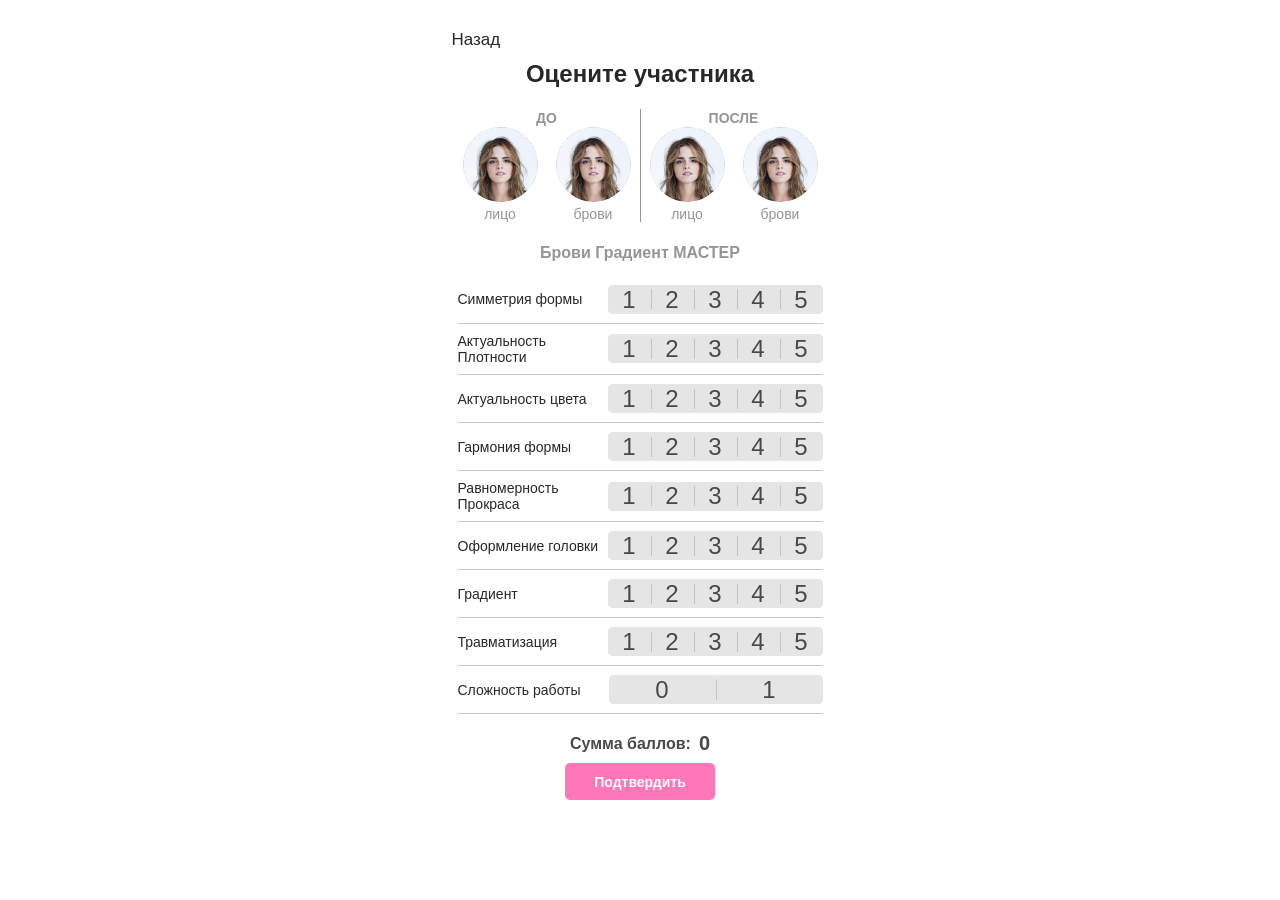
==== commit 8a0f6b26: "kill me" ====
--- a/judge-assessment.html
+++ b/judge-assessment.html
@@ -15,6 +15,9 @@
 <body>
   <main class="main">
     <div class="container">
+        <a href="master-page.html" class="go-back go-back-assessment">
+            Назад
+         </a>
     <h1 class="assessment__title">Оцените участника</h1>
     <ul class="assessment__before-after_list">
         <li class="before-after__item">
@@ -51,23 +54,23 @@
                 <p class="evaluations-name">Симметрия формы</p>
                 <div class="evaluations-block">
                     <label>
-                        <input class="evulation-radio visually-hidden" value="1" type="radio" onclick="checkType(this)" name="Симметрия формы">
-                        <span>1</span>
-                    </label>
-                    <label>
-                        <input class="evulation-radio visually-hidden" value="2" type="radio" onclick="checkType(this)" name="Симметрия формы">
-                        <span>2</span>
-                    </label>
-                    <label>
-                        <input class="evulation-radio visually-hidden"  value="3" type="radio" onclick="checkType(this)" name="Симметрия формы">
-                        <span>3</span>
-                    </label>
-                    <label>
-                        <input class="evulation-radio visually-hidden" value="4" type="radio" onclick="checkType(this)" name="Симметрия формы">
-                        <span>4</span>
-                    </label>
-                    <label>
-                        <input class="evulation-radio visually-hidden" value="5" type="radio" onclick="checkType(this)" name="Симметрия формы">
+                        <input class="evulation-radio visually-hidden" value="1" type="radio" name="Симметрия формы">
+                        <span>1</span>
+                    </label>
+                    <label>
+                        <input class="evulation-radio visually-hidden" value="2" type="radio" name="Симметрия формы">
+                        <span>2</span>
+                    </label>
+                    <label>
+                        <input class="evulation-radio visually-hidden"  value="3" type="radio" name="Симметрия формы">
+                        <span>3</span>
+                    </label>
+                    <label>
+                        <input class="evulation-radio visually-hidden" value="4" type="radio" name="Симметрия формы">
+                        <span>4</span>
+                    </label>
+                    <label>
+                        <input class="evulation-radio visually-hidden" value="5" type="radio" name="Симметрия формы">
                         <span>5</span>
                     </label>
                 </div>
@@ -77,23 +80,23 @@
                     Плотности</p>
                 <div class="evaluations-block">
                     <label>
-                        <input required class="evulation-radio visually-hidden" value="1" type="radio" onclick="checkType(this)" name="Актуальность Плотности">
-                        <span>1</span>
-                    </label>
-                    <label>
-                        <input required class="evulation-radio visually-hidden" value="2" type="radio" onclick="checkType(this)" name="Актуальность Плотности">
-                        <span>2</span>
-                    </label>
-                    <label>
-                        <input required class="evulation-radio visually-hidden" value="3" type="radio" onclick="checkType(this)" name="Актуальность Плотности">
-                        <span>3</span>
-                    </label>
-                    <label>
-                        <input required class="evulation-radio visually-hidden" value="4" type="radio" onclick="checkType(this)" name="Актуальность Плотности">
-                        <span>4</span>
-                    </label>
-                    <label>
-                        <input required class="evulation-radio visually-hidden" value="5" type="radio" onclick="checkType(this)" name="Актуальность Плотности">
+                        <input required class="evulation-radio visually-hidden" value="1" type="radio" name="Актуальность Плотности">
+                        <span>1</span>
+                    </label>
+                    <label>
+                        <input required class="evulation-radio visually-hidden" value="2" type="radio" name="Актуальность Плотности">
+                        <span>2</span>
+                    </label>
+                    <label>
+                        <input required class="evulation-radio visually-hidden" value="3" type="radio" name="Актуальность Плотности">
+                        <span>3</span>
+                    </label>
+                    <label>
+                        <input required class="evulation-radio visually-hidden" value="4" type="radio" name="Актуальность Плотности">
+                        <span>4</span>
+                    </label>
+                    <label>
+                        <input required class="evulation-radio visually-hidden" value="5" type="radio" name="Актуальность Плотности">
                         <span>5</span>
                     </label>
                 </div>
@@ -102,23 +105,23 @@
                 <p class="evaluations-name">Актуальность цвета</p>
                 <div class="evaluations-block">
                     <label>
-                        <input required class="evulation-radio visually-hidden" value="1" type="radio" onclick="checkType(this)" name="Актуальность цвета">
-                        <span>1</span>
-                    </label>
-                    <label>
-                        <input required class="evulation-radio visually-hidden" value="2" type="radio" onclick="checkType(this)" name="Актуальность цвета">
-                        <span>2</span>
-                    </label>
-                    <label>
-                        <input required class="evulation-radio visually-hidden" value="3" type="radio" onclick="checkType(this)" name="Актуальность цвета">
-                        <span>3</span>
-                    </label>
-                    <label>
-                        <input required class="evulation-radio visually-hidden" value="4" type="radio" onclick="checkType(this)" name="Актуальность цвета">
-                        <span>4</span>
-                    </label>
-                    <label>
-                        <input required class="evulation-radio visually-hidden" value="5" type="radio" onclick="checkType(this)" name="Актуальность цвета">
+                        <input required class="evulation-radio visually-hidden" value="1" type="radio" name="Актуальность цвета">
+                        <span>1</span>
+                    </label>
+                    <label>
+                        <input required class="evulation-radio visually-hidden" value="2" type="radio" name="Актуальность цвета">
+                        <span>2</span>
+                    </label>
+                    <label>
+                        <input required class="evulation-radio visually-hidden" value="3" type="radio" name="Актуальность цвета">
+                        <span>3</span>
+                    </label>
+                    <label>
+                        <input required class="evulation-radio visually-hidden" value="4" type="radio" name="Актуальность цвета">
+                        <span>4</span>
+                    </label>
+                    <label>
+                        <input required class="evulation-radio visually-hidden" value="5" type="radio" name="Актуальность цвета">
                         <span>5</span>
                     </label>
                 </div>
@@ -127,23 +130,23 @@
                 <p class="evaluations-name">Гармония формы</p>
                 <div class="evaluations-block">
                     <label>
-                        <input required class="evulation-radio visually-hidden" value="1" type="radio" onclick="checkType(this)" name="Гармония формы">
-                        <span>1</span>
-                    </label>
-                    <label>
-                        <input required class="evulation-radio visually-hidden" value="2" type="radio" onclick="checkType(this)" name="Гармония формы">
-                        <span>2</span>
-                    </label>
-                    <label>
-                        <input required class="evulation-radio visually-hidden" value="3" type="radio" onclick="checkType(this)" name="Гармония формы">
-                        <span>3</span>
-                    </label>
-                    <label>
-                        <input required class="evulation-radio visually-hidden" value="4" type="radio" onclick="checkType(this)" name="Гармония формы">
-                        <span>4</span>
-                    </label>
-                    <label>
-                        <input required class="evulation-radio visually-hidden" value="5" type="radio" onclick="checkType(this)" name="Гармония формы">
+                        <input required class="evulation-radio visually-hidden" value="1" type="radio" name="Гармония формы">
+                        <span>1</span>
+                    </label>
+                    <label>
+                        <input required class="evulation-radio visually-hidden" value="2" type="radio" name="Гармония формы">
+                        <span>2</span>
+                    </label>
+                    <label>
+                        <input required class="evulation-radio visually-hidden" value="3" type="radio" name="Гармония формы">
+                        <span>3</span>
+                    </label>
+                    <label>
+                        <input required class="evulation-radio visually-hidden" value="4" type="radio" name="Гармония формы">
+                        <span>4</span>
+                    </label>
+                    <label>
+                        <input required class="evulation-radio visually-hidden" value="5" type="radio" name="Гармония формы">
                         <span>5</span>
                     </label>
                 </div>
@@ -152,23 +155,23 @@
                 <p class="evaluations-name">Равномерность Прокраса</p>
                 <div class="evaluations-block">
                     <label>
-                        <input required class="evulation-radio visually-hidden" value="1" type="radio" onclick="checkType(this)" name="Равномерность Прокраса">
-                        <span>1</span>
-                    </label>
-                    <label>
-                        <input required class="evulation-radio visually-hidden" value="2" type="radio" onclick="checkType(this)" name="Равномерность Прокраса">
-                        <span>2</span>
-                    </label>
-                    <label>
-                        <input required class="evulation-radio visually-hidden" value="3" type="radio" onclick="checkType(this)" name="Равномерность Прокраса">
-                        <span>3</span>
-                    </label>
-                    <label>
-                        <input required class="evulation-radio visually-hidden" value="4" type="radio" onclick="checkType(this)" name="Равномерность Прокраса">
-                        <span>4</span>
-                    </label>
-                    <label>
-                        <input required class="evulation-radio visually-hidden" value="5" type="radio" onclick="checkType(this)" name="Равномерность Прокраса">
+                        <input required class="evulation-radio visually-hidden" value="1" type="radio" name="Равномерность Прокраса">
+                        <span>1</span>
+                    </label>
+                    <label>
+                        <input required class="evulation-radio visually-hidden" value="2" type="radio" name="Равномерность Прокраса">
+                        <span>2</span>
+                    </label>
+                    <label>
+                        <input required class="evulation-radio visually-hidden" value="3" type="radio" name="Равномерность Прокраса">
+                        <span>3</span>
+                    </label>
+                    <label>
+                        <input required class="evulation-radio visually-hidden" value="4" type="radio" name="Равномерность Прокраса">
+                        <span>4</span>
+                    </label>
+                    <label>
+                        <input required class="evulation-radio visually-hidden" value="5" type="radio" name="Равномерность Прокраса">
                         <span>5</span>
                     </label>
                 </div>
@@ -177,23 +180,23 @@
                 <p class="evaluations-name">Оформление головки</p>
                 <div class="evaluations-block">
                     <label>
-                        <input required class="evulation-radio visually-hidden" value="1" type="radio" onclick="checkType(this)" name="Оформление головки">
-                        <span>1</span>
-                    </label>
-                    <label>
-                        <input required class="evulation-radio visually-hidden" value="2" type="radio" onclick="checkType(this)" name="Оформление головки">
-                        <span>2</span>
-                    </label>
-                    <label>
-                        <input required class="evulation-radio visually-hidden" value="3" type="radio" onclick="checkType(this)" name="Оформление головки">
-                        <span>3</span>
-                    </label>
-                    <label>
-                        <input required class="evulation-radio visually-hidden" value="4" type="radio" onclick="checkType(this)" name="Оформление головки">
-                        <span>4</span>
-                    </label>
-                    <label>
-                        <input required class="evulation-radio visually-hidden" value="5" type="radio" onclick="checkType(this)" name="Оформление головки">
+                        <input required class="evulation-radio visually-hidden" value="1" type="radio" name="Оформление головки">
+                        <span>1</span>
+                    </label>
+                    <label>
+                        <input required class="evulation-radio visually-hidden" value="2" type="radio" name="Оформление головки">
+                        <span>2</span>
+                    </label>
+                    <label>
+                        <input required class="evulation-radio visually-hidden" value="3" type="radio" name="Оформление головки">
+                        <span>3</span>
+                    </label>
+                    <label>
+                        <input required class="evulation-radio visually-hidden" value="4" type="radio" name="Оформление головки">
+                        <span>4</span>
+                    </label>
+                    <label>
+                        <input required class="evulation-radio visually-hidden" value="5" type="radio" name="Оформление головки">
                         <span>5</span>
                     </label>
                 </div>
@@ -202,23 +205,23 @@
                 <p class="evaluations-name">Градиент</p>
                 <div class="evaluations-block">
                     <label>
-                        <input required class="evulation-radio visually-hidden" value="1" type="radio" onclick="checkType(this)" name="Градиент">
-                        <span>1</span>
-                    </label>
-                    <label>
-                        <input required class="evulation-radio visually-hidden" value="2" type="radio" onclick="checkType(this)" name="Градиент">
-                        <span>2</span>
-                    </label>
-                    <label>
-                        <input required class="evulation-radio visually-hidden" value="3" type="radio" onclick="checkType(this)" name="Градиент">
-                        <span>3</span>
-                    </label>
-                    <label>
-                        <input required class="evulation-radio visually-hidden" value="4" type="radio" onclick="checkType(this)" name="Градиент">
-                        <span>4</span>
-                    </label>
-                    <label>
-                        <input required class="evulation-radio visually-hidden" value="5" type="radio" onclick="checkType(this)" name="Градиент">
+                        <input required class="evulation-radio visually-hidden" value="1" type="radio" name="Градиент">
+                        <span>1</span>
+                    </label>
+                    <label>
+                        <input required class="evulation-radio visually-hidden" value="2" type="radio" name="Градиент">
+                        <span>2</span>
+                    </label>
+                    <label>
+                        <input required class="evulation-radio visually-hidden" value="3" type="radio" name="Градиент">
+                        <span>3</span>
+                    </label>
+                    <label>
+                        <input required class="evulation-radio visually-hidden" value="4" type="radio" name="Градиент">
+                        <span>4</span>
+                    </label>
+                    <label>
+                        <input required class="evulation-radio visually-hidden" value="5" type="radio" name="Градиент">
                         <span>5</span>
                     </label>
                 </div>
@@ -227,23 +230,23 @@
                 <p class="evaluations-name">Травматизация</p>
                 <div class="evaluations-block">
                     <label>
-                        <input required class="evulation-radio visually-hidden" value="1" type="radio" onclick="checkType(this)" name="Травматизация">
-                        <span>1</span>
-                    </label>
-                    <label>
-                        <input required class="evulation-radio visually-hidden" value="2" type="radio" onclick="checkType(this)" name="Травматизация">
-                        <span>2</span>
-                    </label>
-                    <label>
-                        <input required class="evulation-radio visually-hidden" value="3" type="radio" onclick="checkType(this)" name="Травматизация">
-                        <span>3</span>
-                    </label>
-                    <label>
-                        <input required class="evulation-radio visually-hidden" value="4" type="radio" onclick="checkType(this)" name="Травматизация">
-                        <span>4</span>
-                    </label>
-                    <label>
-                        <input required class="evulation-radio visually-hidden" value="5" type="radio" onclick="checkType(this)" name="Травматизация">
+                        <input required class="evulation-radio visually-hidden" value="1" type="radio" name="Травматизация">
+                        <span>1</span>
+                    </label>
+                    <label>
+                        <input required class="evulation-radio visually-hidden" value="2" type="radio" name="Травматизация">
+                        <span>2</span>
+                    </label>
+                    <label>
+                        <input required class="evulation-radio visually-hidden" value="3" type="radio" name="Травматизация">
+                        <span>3</span>
+                    </label>
+                    <label>
+                        <input required class="evulation-radio visually-hidden" value="4" type="radio" name="Травматизация">
+                        <span>4</span>
+                    </label>
+                    <label>
+                        <input required class="evulation-radio visually-hidden" value="5" type="radio" name="Травматизация">
                         <span>5</span>
                     </label>
                 </div>
@@ -252,11 +255,11 @@
                 <p class="evaluations-name">Сложность работы</p>
                 <div class="evaluations-block">
                     <label>
-                        <input required class="evulation-radio evaluation--complexity visually-hidden" value="0" type="radio" onclick="checkType(this)" name="Сложность работы">
+                        <input required class="evulation-radio evaluation--complexity visually-hidden" value="0" type="radio"  name="Сложность работы">
                         <span>0</span>
                     </label>
                     <label>
-                        <input required class="evulation-radio evaluation--complexity visually-hidden" value="1" type="radio" onclick="checkType(this)" name="Сложность работы">
+                        <input required class="evulation-radio evaluation--complexity visually-hidden" value="1" type="radio" name="Сложность работы">
                         <span>1</span>
                     </label>
                 </div>
@@ -295,7 +298,7 @@
 
 
 
-
+  <script src="https://ajax.googleapis.com/ajax/libs/jquery/1.11.3/jquery.min.js"></script>
   <script src="js/judge-modal.js"></script>
 </body>
 
--- a/css/style.css
+++ b/css/style.css
@@ -1,3 +1,25 @@
+@font-face {
+  font-family: "SF Pro Display";
+  font-weight: 400;
+  src:
+    url("../fonts/SF-Pro-Display-Regular.otf") format("otf"),
+}
+
+@font-face {
+  font-family: "SF Pro Display";
+  font-weight: 500;
+  src:
+    url("../fonts/SF-Pro-Display-Medium.otf") format("otf"),
+}
+
+@font-face {
+  font-family: "SF Pro Display";
+  font-weight: 800;
+  src:
+    url("../fonts/SF-Pro-Display-Heavy.otf") format("otf"),
+}
+
+
 *,
 *:after,
 *::before {
@@ -26,7 +48,7 @@
 }
 
 button, input {
-  font-family: 'Roboto', sans-serif;
+  font-family: 'SF Pro Display', sans-serif;
 }
 
 button {
@@ -34,7 +56,7 @@
 }
 
 body {
-  font-family: 'Roboto', sans-serif;
+  font-family: 'SF Pro Display', sans-serif;
   margin: 0 auto; 
   padding: 0;
   min-width: 360px;
@@ -44,16 +66,31 @@
   padding: 0 15px;
   max-width: 395px;
   margin: 0 auto; 
-  display: flex;
-  flex-direction: column;
-  align-items: center;
+  display: -webkit-box; 
+  display: -ms-flexbox; 
+  display: flex;
+  -webkit-box-orient: vertical;
+  -webkit-box-direction: normal;
+      -ms-flex-direction: column;
+          flex-direction: column;
+  -webkit-box-align: center;
+      -ms-flex-align: center;
+          align-items: center;
   position: relative;
 }
 
 .go-back {
   position: absolute;
-  left: 0;
+  left: 9px;
   top: 60px;
+  text-decoration: none;
+  color: #282828;
+  font-size: 17px;
+  font-weight: 500;
+}
+
+.go-back-assessment {
+  top: 30px;
 }
 
 /* MODIFIER */
@@ -62,7 +99,6 @@
   width: 100%;
   border-radius: 5px;
   background: rgba(189, 255, 173, 0.74);  
-  padding: 3px 0;
 }
 
 /* MAIN */
@@ -86,9 +122,16 @@
 /* AVTORIZATION */
 
 .avtorization__form {
-  display: flex;
-  flex-direction: column;
-  align-items: center;
+  display: -webkit-box;
+  display: -ms-flexbox;
+  display: flex;
+  -webkit-box-orient: vertical;
+  -webkit-box-direction: normal;
+      -ms-flex-direction: column;
+          flex-direction: column;
+  -webkit-box-align: center;
+      -ms-flex-align: center;
+          align-items: center;
   gap: 27px;
   width: 100%;
 }
@@ -114,7 +157,36 @@
 
 .avtorization__input:focus {
   outline: 1px solid #FF3E9B;
-  box-shadow: 0px 10px 20px #ffb8da;
+  -webkit-box-shadow: 0px 10px 20px #ffb8da;
+          box-shadow: 0px 10px 20px #ffb8da;
+}
+
+.avtorization__input::-webkit-input-placeholder {
+  font-size: 14px;
+  font-weight: 500;
+  color: #FF3E9B;
+  opacity: .7;
+}
+
+.avtorization__input::-moz-placeholder {
+  font-size: 14px;
+  font-weight: 500;
+  color: #FF3E9B;
+  opacity: .7;
+}
+
+.avtorization__input:-ms-input-placeholder {
+  font-size: 14px;
+  font-weight: 500;
+  color: #FF3E9B;
+  opacity: .7;
+}
+
+.avtorization__input::-ms-input-placeholder {
+  font-size: 14px;
+  font-weight: 500;
+  color: #FF3E9B;
+  opacity: .7;
 }
 
 .avtorization__input::placeholder {
@@ -143,15 +215,25 @@
   color: #FFF;
   font-size: 14px;
   font-weight: 500;
+  -webkit-transition: all .1s ease;
+  -o-transition: all .1s ease;
   transition: all .1s ease;
   text-decoration: none;
-  display: flex;
-  align-items: center;
-  justify-content: center;
+  display: -webkit-box;
+  display: -ms-flexbox;
+  display: flex;
+  -webkit-box-align: center;
+      -ms-flex-align: center;
+          align-items: center;
+  -webkit-box-pack: center;
+      -ms-flex-pack: center;
+          justify-content: center;
 }
 
 .avtorization__button:active {
-  transform: scale(.8);
+  -webkit-transform: scale(.8);
+      -ms-transform: scale(.8);
+          transform: scale(.8);
 }
 
 /* CONFIRMATION */
@@ -175,8 +257,12 @@
 .input-file {
 	position: relative;
   width: 100%;
-  display: flex;
-  justify-content: center;
+  display: -webkit-box;
+  display: -ms-flexbox;
+  display: flex;
+  -webkit-box-pack: center;
+      -ms-flex-pack: center;
+          justify-content: center;
   cursor: pointer;
 }
 .input-file span {
@@ -190,9 +276,15 @@
   width: 100%;
   border-radius: 50px;
   border: 1px solid #FF3E9B;
-  display: flex;
-  justify-content: center;
-  align-items: center;
+  display: -webkit-box;
+  display: -ms-flexbox;
+  display: flex;
+  -webkit-box-pack: center;
+      -ms-flex-pack: center;
+          justify-content: center;
+  -webkit-box-align: center;
+      -ms-flex-align: center;
+          align-items: center;
 }
 .input-file input[type=file] {
 	position: absolute;
@@ -244,33 +336,53 @@
 
 .masters-list {
   margin-top: 21px;
-  display: flex;
-  flex-direction: column;
+  display: -webkit-box;
+  display: -ms-flexbox;
+  display: flex;
+  -webkit-box-orient: vertical;
+  -webkit-box-direction: normal;
+      -ms-flex-direction: column;
+          flex-direction: column;
   width: 100%;
 }
 
 .master {
   border-top: 1px solid #959595;
-  padding: 8px 0;
+  padding: 4.5px 0;
 }
 
 .master > a div{
-  display: flex;
-  align-items: center;
-  justify-content: center;
+  display: -webkit-box;
+  display: -ms-flexbox;
+  display: flex;
+  -webkit-box-align: center;
+      -ms-flex-align: center;
+          align-items: center;
+  -webkit-box-pack: center;
+      -ms-flex-pack: center;
+          justify-content: center;
   gap: 14px;
   width: 100%;
+}
+.master > a > div{
+  padding: 3px 18px 3px 29px;
 }
 
 .master > a{
   text-decoration: none;
 }
 
-
 .master__service-block {
-  display: flex;
-  flex-direction: column;
-  align-items: center;
+  display: -webkit-box;
+  display: -ms-flexbox;
+  display: flex;
+  -webkit-box-orient: vertical;
+  -webkit-box-direction: normal;
+      -ms-flex-direction: column;
+          flex-direction: column;
+  -webkit-box-align: center;
+      -ms-flex-align: center;
+          align-items: center;
 }
 
 .master__number {
@@ -299,7 +411,8 @@
   top: 0;
   left: 0;
   background: rgba(255, 255, 255, 0.2);
-  backdrop-filter: blur(1px); 
+  -webkit-backdrop-filter: blur(1px);
+          backdrop-filter: blur(1px); 
   height: 100vh;
   width: 100%;
 }
@@ -318,16 +431,27 @@
   right: 0;
   text-align: center;
   z-index: 100;
-  display: flex;
-  flex-direction: column;
-  align-items: center;
+  display: -webkit-box;
+  display: -ms-flexbox;
+  display: flex;
+  -webkit-box-orient: vertical;
+  -webkit-box-direction: normal;
+      -ms-flex-direction: column;
+          flex-direction: column;
+  -webkit-box-align: center;
+      -ms-flex-align: center;
+          align-items: center;
   padding-top: 15px;
 }
 
 .judge-modal .total-points {
+  display: -webkit-box;
+  display: -ms-flexbox;
   display: flex;
   width: 200px;
-  justify-content: space-between;
+  -webkit-box-pack: justify;
+      -ms-flex-pack: justify;
+          justify-content: space-between;
 }
 
 .judge-modal .total-points:first-of-type {
@@ -352,6 +476,8 @@
 }
 
 .assessment__before-after_list {
+  display: -webkit-box;
+  display: -ms-flexbox;
   display: flex;
   gap: 9px;
 }
@@ -366,6 +492,8 @@
 }
 
 .before-after__item div{
+  display: -webkit-box;
+  display: -ms-flexbox;
   display: flex;
   gap: 18px;
 }
@@ -394,7 +522,7 @@
 }
 
 .assessment__title {
-  margin-top: 78px;
+  margin-top: 60px;
   margin-bottom: 21px;
   color: #282828;
   font-size: 24px;
@@ -411,15 +539,26 @@
 /* EVULATIONS */
 
 .evaluations-list {
-  display: flex;
-  flex-direction: column;
+  display: -webkit-box;
+  display: -ms-flexbox;
+  display: flex;
+  -webkit-box-orient: vertical;
+  -webkit-box-direction: normal;
+      -ms-flex-direction: column;
+          flex-direction: column;
   gap: 9px;
 }
 
 .evaluations-item {
+  display: -webkit-box;
+  display: -ms-flexbox;
   display: flex; 
-  align-items: center;
-  justify-content: space-between;
+  -webkit-box-align: center; 
+      -ms-flex-align: center; 
+          align-items: center;
+  -webkit-box-pack: justify;
+      -ms-flex-pack: justify;
+          justify-content: space-between;
   padding-bottom: 9px;
   border-bottom: 1px solid #95959580;
 }
@@ -431,22 +570,32 @@
 }
 
 .evaluations-block {
-  display: flex;
-  align-items: center;
+  display: -webkit-box;
+  display: -ms-flexbox;
+  display: flex;
+  -webkit-box-align: center;
+      -ms-flex-align: center;
+          align-items: center;
   background-color: #E5E5E5;
   border-radius: 5px;
 }
 
 .evulation-radio + span {
-  display: flex;
-  justify-content: center;
-  align-items: center;
+  display: -webkit-box;
+  display: -ms-flexbox;
+  display: flex;
+  -webkit-box-pack: center;
+      -ms-flex-pack: center;
+          justify-content: center;
+  -webkit-box-align: center;
+      -ms-flex-align: center;
+          align-items: center;
   color: #494949;
   font-size: 24px;
   font-weight: 500;
   background-color: #E5E5E5;
   width: 43px;
-  height: 34px;
+  height: 29px;
   border-radius: 5px;
   cursor: pointer;
   position: relative;
@@ -455,6 +604,11 @@
 .evulation-radio:disabled + span {
   opacity: .3;
 }
+
+.evaluation-judge:disabled + span {
+  opacity: 1;
+}
+
 
 .evaluation-judge + span {
   height: 22px;
@@ -489,8 +643,12 @@
   color: #494949;
   font-size: 16px;
   font-weight: 700;
-  display: flex;
-  align-items: center;
+  display: -webkit-box;
+  display: -ms-flexbox;
+  display: flex;
+  -webkit-box-align: center;
+      -ms-flex-align: center;
+          align-items: center;
   gap: 8px;
   margin: 18px auto 8px;
 }
@@ -511,21 +669,38 @@
   height: 37px;
   border: 0;
   margin: 0 auto; 
+  -webkit-transition: all .1s ease; 
+  -o-transition: all .1s ease; 
   transition: all .1s ease;
   text-decoration: none;
-  display: flex;
-  align-items: center;
-  justify-content: center;
+  display: -webkit-box;
+  display: -ms-flexbox;
+  display: flex;
+  -webkit-box-align: center;
+      -ms-flex-align: center;
+          align-items: center;
+  -webkit-box-pack: center;
+      -ms-flex-pack: center;
+          justify-content: center;
 }
 
 .total-points-button:active {
-transform: scale(.8);
+-webkit-transform: scale(.8);
+    -ms-transform: scale(.8);
+        transform: scale(.8);
 }
 
 .evaluations-form {
-  display: flex;
-  flex-direction: column;
-  justify-content: center;
+  display: -webkit-box;
+  display: -ms-flexbox;
+  display: flex;
+  -webkit-box-orient: vertical;
+  -webkit-box-direction: normal;
+      -ms-flex-direction: column;
+          flex-direction: column;
+  -webkit-box-pack: center;
+      -ms-flex-pack: center;
+          justify-content: center;
   width: 100%;
 }
 
@@ -534,11 +709,18 @@
 .upload-photo-input {
 	position: relative;
   width: 100%;
-  display: flex;
-  justify-content: center;
+  display: -webkit-box;
+  display: -ms-flexbox;
+  display: flex;
+  -webkit-box-pack: center;
+      -ms-flex-pack: center;
+          justify-content: center;
   cursor: pointer;
   display: flex;
-  flex-direction: column;
+  -webkit-box-orient: vertical;
+  -webkit-box-direction: normal;
+      -ms-flex-direction: column;
+          flex-direction: column;
 }
 .upload-photo-input img {
 	position: relative;
@@ -555,9 +737,16 @@
 }
 
 .upload-photo-form {
-  display: flex;
-  flex-direction: column;
-  align-items: center;
+  display: -webkit-box;
+  display: -ms-flexbox;
+  display: flex;
+  -webkit-box-orient: vertical;
+  -webkit-box-direction: normal;
+      -ms-flex-direction: column;
+          flex-direction: column;
+  -webkit-box-align: center;
+      -ms-flex-align: center;
+          align-items: center;
 }
 
 .upload-photo-button {
@@ -571,6 +760,7 @@
 .upload-photo-background {
   width: 375px;
   height: 169px;
+  margin-bottom: 15px;
 }
 
 /* EVALUATIONS */
@@ -579,9 +769,16 @@
   list-style: none;
   margin-top: -20px;
   margin-left: 150px;
-  transform: rotate(90deg);
-  display: flex;
-  flex-direction: column;
+  -webkit-transform: rotate(90deg);
+      -ms-transform: rotate(90deg);
+          transform: rotate(90deg);
+  display: -webkit-box;
+  display: -ms-flexbox;
+  display: flex;
+  -webkit-box-orient: vertical;
+  -webkit-box-direction: normal;
+      -ms-flex-direction: column;
+          flex-direction: column;
   gap: 27px;
   color: #282828;
   font-size: 14px;
@@ -595,6 +792,7 @@
   text-align: center;
   font-size: 24px;
   font-weight: 800;
+  margin-top: 15px;
 }
 
 .checkMark {
@@ -622,27 +820,38 @@
   stroke-miterlimit: 10;
   stroke: #000;
   fill: none;
-  animation: stroke 0.6s cubic-bezier(0.65, 0, 0.45, 1) forwards;
+  -webkit-animation: stroke 0.6s cubic-bezier(0.65, 0, 0.45, 1) forwards;
+          animation: stroke 0.6s cubic-bezier(0.65, 0, 0.45, 1) forwards;
 }
 
 .checkmark {
-  width: 56px;
-  height: 56px;
+  width: 120px;
   border-radius: 50%;
   display: block;
   stroke-width: 2;
   stroke: #33cccc;
   stroke-miterlimit: 10;
   margin: 0 auto; 
-  box-shadow: inset 0px 0px 0px #000;
-  animation: fill .4s ease-in-out .4s forwards, scale .3s ease-in-out .9s both;
+  -webkit-box-shadow: inset 0px 0px 0px #000; 
+          box-shadow: inset 0px 0px 0px #000;
+  -webkit-animation: fill .4s ease-in-out .4s forwards, scale .3s ease-in-out .9s both;
+          animation: fill .4s ease-in-out .4s forwards, scale .3s ease-in-out .9s both;
 }
 
 .checkmark__check {
-  transform-origin: 50% 50%;
+  -webkit-transform-origin: 50% 50%;
+      -ms-transform-origin: 50% 50%;
+          transform-origin: 50% 50%;
   stroke-dasharray: 48;
   stroke-dashoffset: 48;
-  animation: stroke 0.3s cubic-bezier(0.65, 0, 0.45, 1) 0.8s forwards;
+  -webkit-animation: stroke 0.3s cubic-bezier(0.65, 0, 0.45, 1) 0.8s forwards;
+          animation: stroke 0.3s cubic-bezier(0.65, 0, 0.45, 1) 0.8s forwards;
+}
+
+@-webkit-keyframes stroke {
+  100% {
+    stroke-dashoffset: 0;
+  }
 }
 
 @keyframes stroke {
@@ -650,16 +859,35 @@
     stroke-dashoffset: 0;
   }
 }
+@-webkit-keyframes scale {
+  0%, 100% {
+    -webkit-transform: none;
+            transform: none;
+  }
+  50% {
+    -webkit-transform: scale3d(1.1, 1.1, 1);
+            transform: scale3d(1.1, 1.1, 1);
+  }
+}
 @keyframes scale {
   0%, 100% {
-    transform: none;
+    -webkit-transform: none;
+            transform: none;
   }
   50% {
-    transform: scale3d(1.1, 1.1, 1);
+    -webkit-transform: scale3d(1.1, 1.1, 1);
+            transform: scale3d(1.1, 1.1, 1);
+  }
+}
+@-webkit-keyframes fill {
+  100% {
+    -webkit-box-shadow: inset 0px 0px 0px 30px #fff;
+            box-shadow: inset 0px 0px 0px 30px #fff;
   }
 }
 @keyframes fill {
   100% {
-    box-shadow: inset 0px 0px 0px 30px #fff;
+    -webkit-box-shadow: inset 0px 0px 0px 30px #fff;
+            box-shadow: inset 0px 0px 0px 30px #fff;
   }
-}
+}
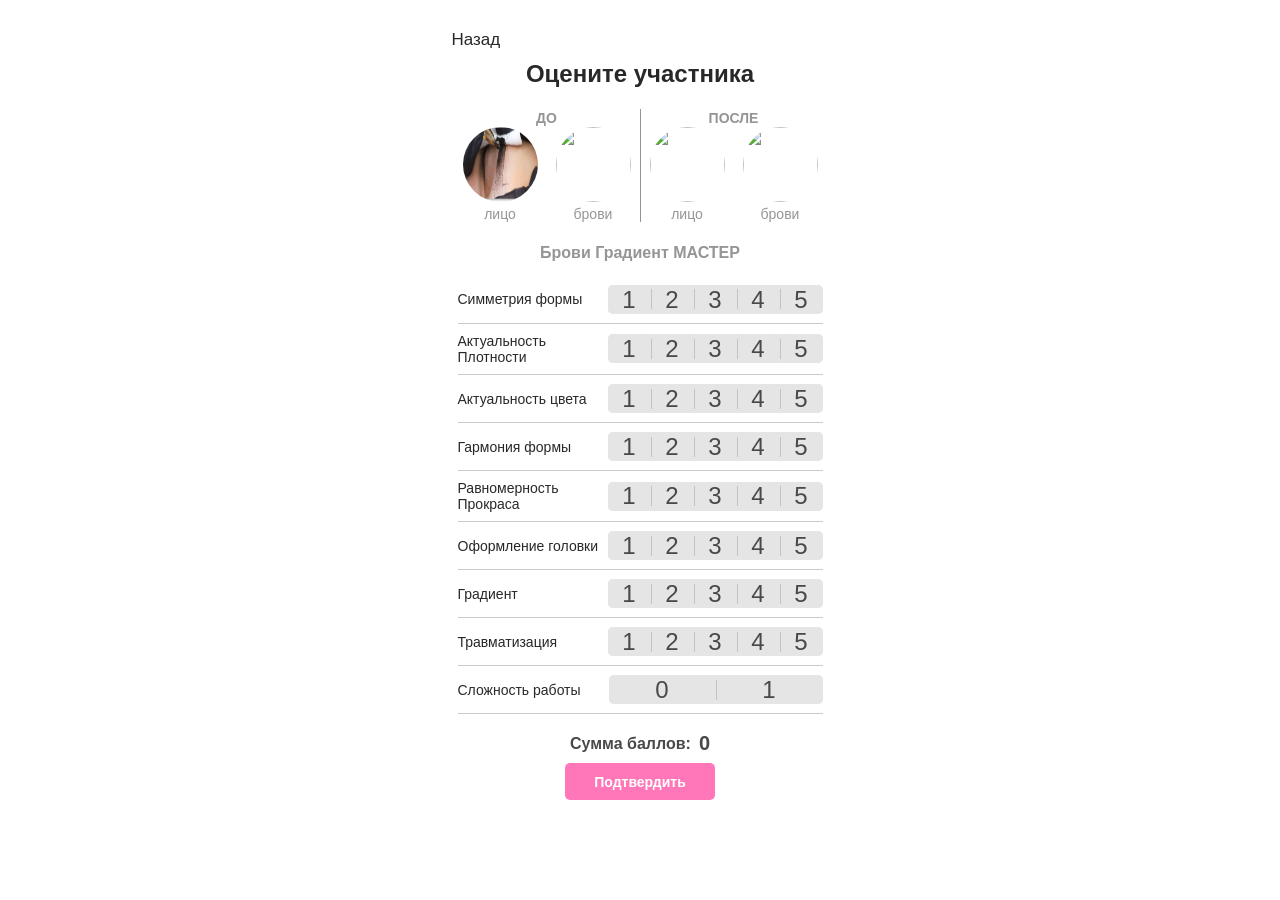
==== commit 3756bc30: "kolka" ====
--- a/judge-assessment.html
+++ b/judge-assessment.html
@@ -4,6 +4,7 @@
   <meta charset="utf-8">
   <link rel="stylesheet" href="css/normilize.css">
   <link rel="stylesheet" href="css/style.css">
+  <link href="node_modules\lightbox2\dist\css/lightbox.min.css" rel="stylesheet" />
   <link rel="preconnect" href="https://fonts.googleapis.com">
   <link rel="preconnect" href="https://fonts.gstatic.com" crossorigin>
   <link href="https://fonts.googleapis.com/css2?family=Roboto:wght@500;900&display=swap" rel="stylesheet">
@@ -15,7 +16,7 @@
 <body>
   <main class="main">
     <div class="container">
-        <a href="master-page.html" class="go-back go-back-assessment">
+        <a href="judge-page.html" class="go-back go-back-assessment">
             Назад
          </a>
     <h1 class="assessment__title">Оцените участника</h1>
@@ -24,11 +25,15 @@
             <span>ДО</span>
             <div>
                 <figure>
-                    <img src="img/germiona.png">
+                    <a href="img/background-eyebrows.png" data-lightbox="before">
+                        <img src="img/background-eyebrows.png" alt="">
+                    </a>
                     <figcaption>лицо</figcaption>
                 </figure>
                 <figure>
-                    <img src="img/germiona.png">
+                    <a href="https://fikiwiki.com/uploads/posts/2022-02/1644959320_13-fikiwiki-com-p-resnitsi-krasivie-kartinki-13.jpg" data-lightbox="before">
+                        <img src="https://fikiwiki.com/uploads/posts/2022-02/1644959320_13-fikiwiki-com-p-resnitsi-krasivie-kartinki-13.jpg" alt="">
+                    </a>
                     <figcaption>брови</figcaption>
                 </figure>
             </div>
@@ -37,11 +42,15 @@
             <span>ПОСЛЕ</span>
             <div>
                 <figure>
-                    <img src="img/germiona.png">
+                    <a href="https://mykaleidoscope.ru/uploads/posts/2022-06/1656590724_55-mykaleidoscope-ru-p-pomada-naturalnogo-tsveta-gub-devushka-kra-56.jpg" data-lightbox="after">
+                        <img src="https://mykaleidoscope.ru/uploads/posts/2022-06/1656590724_55-mykaleidoscope-ru-p-pomada-naturalnogo-tsveta-gub-devushka-kra-56.jpg" alt="">
+                    </a>
                     <figcaption>лицо</figcaption>
                 </figure>
                 <figure>
-                    <img src="img/germiona.png">
+                    <a href="https://almode.ru/uploads/posts/2022-02/1645973827_36-almode-ru-p-krasivie-pricheski-36.jpg" data-lightbox="after">
+                        <img src="https://almode.ru/uploads/posts/2022-02/1645973827_36-almode-ru-p-krasivie-pricheski-36.jpg" alt="">
+                    </a>
                     <figcaption>брови</figcaption>
                 </figure>
             </div>
@@ -297,9 +306,19 @@
   </main>
 
 
-
+  <script src="node_modules\lightbox2\dist\js\lightbox-plus-jquery.min.js"></script>
+  <script>
+    lightbox.option({
+        'albumLabel': "Фото %1 из %2",
+        'alwaysShowNavOnTouchDevices': true,
+        'fadeDuration': 100,
+        'imageFadeDuration': 100,
+        'resizeDuration': 400,
+        'wrapAround': true
+    })
+    </script>
   <script src="https://ajax.googleapis.com/ajax/libs/jquery/1.11.3/jquery.min.js"></script>
   <script src="js/judge-modal.js"></script>
 </body>
 
-</html>+</html>
--- a/css/style.css
+++ b/css/style.css
@@ -25,6 +25,7 @@
 *::before {
   -webkit-box-sizing: border-box;
           box-sizing: border-box;
+  -webkit-tap-highlight-color: transparent;
 }
 
 h1,h2,h3,h4,h5,h6,p,ul {
@@ -82,7 +83,7 @@
 .go-back {
   position: absolute;
   left: 9px;
-  top: 60px;
+  top: 40px;
   text-decoration: none;
   color: #282828;
   font-size: 17px;
@@ -95,7 +96,7 @@
 
 /* MODIFIER */
 
-.master--rated > a > div{
+.master--rated .master__content{
   width: 100%;
   border-radius: 5px;
   background: rgba(189, 255, 173, 0.74);  
@@ -113,6 +114,8 @@
 main {
   /* background-color: rgb(247, 247, 247); */
   margin-bottom: 53px;
+  width: 100%;
+  position: relative;
 }
 
 .logo {
@@ -309,8 +312,19 @@
 }
 
 .master__avatar {
+  border: 0.01px solid #000;
   width: 55px;
   height: 55px;
+  border-radius: 50%;
+  display: flex;
+  justify-content: center;
+  align-items: center;
+}
+
+.master__avatar-img {
+  width: 100%;
+  height: 100%;
+  object-fit: cover;	
   border-radius: 50%;
 }
 
@@ -335,7 +349,7 @@
 }
 
 .masters-list {
-  margin-top: 21px;
+  margin-top: 10px;
   display: -webkit-box;
   display: -ms-flexbox;
   display: flex;
@@ -344,6 +358,44 @@
       -ms-flex-direction: column;
           flex-direction: column;
   width: 100%;
+  max-height: 285px;
+  overflow-y: scroll;
+  margin-bottom: 25px;
+  padding-right: 5px;
+}
+
+.masters-list::-webkit-scrollbar {
+  display: block;
+  width: 12px;
+}
+
+.masters-list::-webkit-scrollbar-thumb {
+  border-radius: 3px;
+  background: #ff3e9ba6;
+  box-shadow: 0px 2px 5px 0px rgba(255, 0, 138, 0.50);
+}
+
+.masters-list::-webkit-scrollbar-track-piece:end {
+  background: #d0d0d08a;
+  margin-bottom: 50px; 
+  border: 0.2px solid #00000010;
+  border-radius: 3px;
+}
+
+.masters-list::-webkit-scrollbar-track-piece:start {
+  background: #d0d0d08a;
+  margin-top: 50px;
+  border: 0.2px solid #00000010;
+  border-radius: 3px;
+}
+
+.masters-list--judge {
+  max-height: none;
+  overflow-y: auto;
+}
+
+.masters-list--other .master__content{
+  background: rgba(219, 173, 255, 0.74);
 }
 
 .master {
@@ -351,7 +403,7 @@
   padding: 4.5px 0;
 }
 
-.master > a div{
+.master > a > div{
   display: -webkit-box;
   display: -ms-flexbox;
   display: flex;
@@ -754,7 +806,7 @@
 }
 
 .upload-photo-container {
-  padding-top: 100px;
+  padding-top: 90px;
 }
 
 .upload-photo-background {
@@ -804,9 +856,9 @@
   right: 0;
   text-align: center;
   z-index: 100;
-  min-width: 360px;
+  /* min-width: 360px; */
   height: 100vh;
-  padding-top: 150px;
+  padding-top: 260px;
 }
 
 .checkMark div{
@@ -890,4 +942,4 @@
     -webkit-box-shadow: inset 0px 0px 0px 30px #fff;
             box-shadow: inset 0px 0px 0px 30px #fff;
   }
-}+}
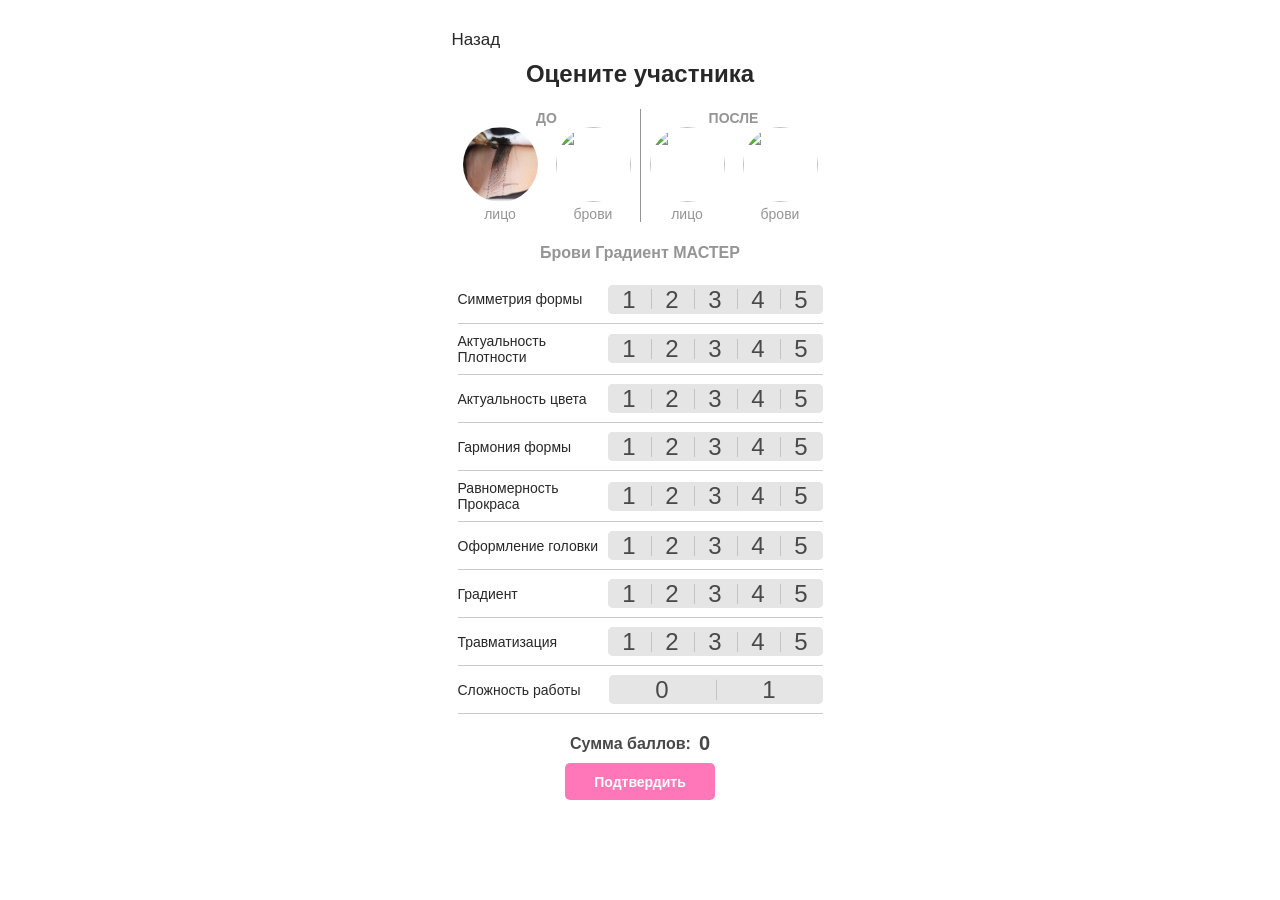
==== commit fc02fb2e: "commit" ====
--- a/judge-assessment.html
+++ b/judge-assessment.html
@@ -4,7 +4,7 @@
   <meta charset="utf-8">
   <link rel="stylesheet" href="css/normilize.css">
   <link rel="stylesheet" href="css/style.css">
-  <link href="node_modules\lightbox2\dist\css/lightbox.min.css" rel="stylesheet" />
+  <link href="lightbox2\dist\css/lightbox.min.css" rel="stylesheet" />
   <link rel="preconnect" href="https://fonts.googleapis.com">
   <link rel="preconnect" href="https://fonts.gstatic.com" crossorigin>
   <link href="https://fonts.googleapis.com/css2?family=Roboto:wght@500;900&display=swap" rel="stylesheet">
@@ -25,13 +25,13 @@
             <span>ДО</span>
             <div>
                 <figure>
-                    <a href="img/background-eyebrows.png" data-lightbox="before">
+                    <a href="img/background-eyebrows.png" data-lightbox="before/after">
                         <img src="img/background-eyebrows.png" alt="">
                     </a>
                     <figcaption>лицо</figcaption>
                 </figure>
                 <figure>
-                    <a href="https://fikiwiki.com/uploads/posts/2022-02/1644959320_13-fikiwiki-com-p-resnitsi-krasivie-kartinki-13.jpg" data-lightbox="before">
+                    <a href="https://fikiwiki.com/uploads/posts/2022-02/1644959320_13-fikiwiki-com-p-resnitsi-krasivie-kartinki-13.jpg" data-lightbox="before/after">
                         <img src="https://fikiwiki.com/uploads/posts/2022-02/1644959320_13-fikiwiki-com-p-resnitsi-krasivie-kartinki-13.jpg" alt="">
                     </a>
                     <figcaption>брови</figcaption>
@@ -42,13 +42,13 @@
             <span>ПОСЛЕ</span>
             <div>
                 <figure>
-                    <a href="https://mykaleidoscope.ru/uploads/posts/2022-06/1656590724_55-mykaleidoscope-ru-p-pomada-naturalnogo-tsveta-gub-devushka-kra-56.jpg" data-lightbox="after">
+                    <a href="https://mykaleidoscope.ru/uploads/posts/2022-06/1656590724_55-mykaleidoscope-ru-p-pomada-naturalnogo-tsveta-gub-devushka-kra-56.jpg" data-lightbox="before/after">
                         <img src="https://mykaleidoscope.ru/uploads/posts/2022-06/1656590724_55-mykaleidoscope-ru-p-pomada-naturalnogo-tsveta-gub-devushka-kra-56.jpg" alt="">
                     </a>
                     <figcaption>лицо</figcaption>
                 </figure>
                 <figure>
-                    <a href="https://almode.ru/uploads/posts/2022-02/1645973827_36-almode-ru-p-krasivie-pricheski-36.jpg" data-lightbox="after">
+                    <a href="https://almode.ru/uploads/posts/2022-02/1645973827_36-almode-ru-p-krasivie-pricheski-36.jpg" data-lightbox="before/after">
                         <img src="https://almode.ru/uploads/posts/2022-02/1645973827_36-almode-ru-p-krasivie-pricheski-36.jpg" alt="">
                     </a>
                     <figcaption>брови</figcaption>
@@ -63,7 +63,8 @@
                 <p class="evaluations-name">Симметрия формы</p>
                 <div class="evaluations-block">
                     <label>
-                        <input class="evulation-radio visually-hidden" value="1" type="radio" name="Симметрия формы">
+                        <input class="evulation-radio visually-hidden" value="1" type="radio" name="Симметрия формы"
+                      >
                         <span>1</span>
                     </label>
                     <label>
@@ -275,7 +276,7 @@
             </li>
         </ul>
         <p class="total-points">Сумма баллов: <span id="balls">0</span></p>
-        <button  class="total-points-button open-modal">Подтвердить</button>
+        <button type="button" class="total-points-button open-modal">Подтвердить</button>
     </form>
     </div>
     <div class="judge-modal visually-hidden">
@@ -288,11 +289,15 @@
             <span>ПОСЛЕ</span>
             <div>
                 <figure>
-                    <img src="img/germiona.png">
+                    <a href="https://mykaleidoscope.ru/uploads/posts/2022-06/1656590724_55-mykaleidoscope-ru-p-pomada-naturalnogo-tsveta-gub-devushka-kra-56.jpg" data-lightbox="after-modal">
+                        <img src="https://mykaleidoscope.ru/uploads/posts/2022-06/1656590724_55-mykaleidoscope-ru-p-pomada-naturalnogo-tsveta-gub-devushka-kra-56.jpg" alt="">
+                    </a>
                     <figcaption>лицо</figcaption>
                 </figure>
                 <figure>
-                    <img src="img/germiona.png">
+                    <a href="https://almode.ru/uploads/posts/2022-02/1645973827_36-almode-ru-p-krasivie-pricheski-36.jpg" data-lightbox="after-modal">
+                        <img src="https://almode.ru/uploads/posts/2022-02/1645973827_36-almode-ru-p-krasivie-pricheski-36.jpg" alt="">
+                    </a>
                     <figcaption>брови</figcaption>
                 </figure>
             </div>
@@ -306,19 +311,20 @@
   </main>
 
 
-  <script src="node_modules\lightbox2\dist\js\lightbox-plus-jquery.min.js"></script>
+
+  <script src="https://ajax.googleapis.com/ajax/libs/jquery/1.11.3/jquery.min.js"></script>
+  <script src="js/lightbox-plus-jquery.js"></script>
+  <script src="js/judge-modal.js"></script>
   <script>
     lightbox.option({
-        'albumLabel': "Фото %1 из %2",
-        'alwaysShowNavOnTouchDevices': true,
-        'fadeDuration': 100,
-        'imageFadeDuration': 100,
-        'resizeDuration': 400,
-        'wrapAround': true
-    })
-    </script>
-  <script src="https://ajax.googleapis.com/ajax/libs/jquery/1.11.3/jquery.min.js"></script>
-  <script src="js/judge-modal.js"></script>
+  'albumLabel': "%1 %2",
+  'alwaysShowNavOnTouchDevices': true,
+  'fadeDuration': 0,
+  'imageFadeDuration': 0,
+  'resizeDuration': 0,
+  'wrapAround': true
+})
+  </script>
 </body>
 
 </html>
--- a/css/style.css
+++ b/css/style.css
@@ -77,6 +77,7 @@
   -webkit-box-align: center;
       -ms-flex-align: center;
           align-items: center;
+  justify-content: center;
   position: relative;
 }
 
@@ -357,11 +358,11 @@
   -webkit-box-direction: normal;
       -ms-flex-direction: column;
           flex-direction: column;
-  width: 100%;
+  width: 395px;
   max-height: 285px;
   overflow-y: scroll;
   margin-bottom: 25px;
-  padding-right: 5px;
+  padding-right: 10px;
 }
 
 .masters-list::-webkit-scrollbar {
@@ -394,6 +395,10 @@
   overflow-y: auto;
 }
 
+.masters-list--other{
+  max-height: 217px;
+}
+
 .masters-list--other .master__content{
   background: rgba(219, 173, 255, 0.74);
 }
@@ -413,7 +418,7 @@
   -webkit-box-pack: center;
       -ms-flex-pack: center;
           justify-content: center;
-  gap: 14px;
+  gap: 18px;
   width: 100%;
 }
 .master > a > div{
@@ -441,18 +446,23 @@
   color: #FF3E9B;
   font-size: 24px;
   font-weight: 500;
+  width: 40px;
 }
 
 .master__service {
   color: #959595;
   font-size: 14px;
   font-weight: 500;
+  width: 167px;
+  text-align: center;
 }
 
 .master__scores {
   color: #494949;
   font-size: 16px;
   font-weight: 800;
+  width: 167px;
+  text-align: center;
 }
 
 /* ASSESSMENT */
@@ -471,10 +481,9 @@
 
 .judge-modal {
   width: 269px;
-  height: 276px;
+  min-height: 276px;
   border-radius: 11px;
-  opacity: 0.8999999761581421;
-  background: var(--light-gray, #D0D0D0);
+  background: #d0d0d0e0;
   position: absolute;
   top: 280px;
   margin-left: auto;
@@ -493,7 +502,7 @@
   -webkit-box-align: center;
       -ms-flex-align: center;
           align-items: center;
-  padding-top: 15px;
+  padding: 15px 0 15px;
 }
 
 .judge-modal .total-points {
@@ -508,6 +517,7 @@
 
 .judge-modal .total-points:first-of-type {
   margin-bottom: 20px;
+  padding-right: 3px;
 }
 
 .close-judge-modal {
@@ -565,6 +575,7 @@
   width: 75px;
   height: 75px;
   border-radius: 50%;
+  object-fit: cover;
 }
 
 .before-after__item figcaption{
@@ -943,3 +954,27 @@
             box-shadow: inset 0px 0px 0px 30px #fff;
   }
 }
+
+.lightbox {
+padding-top: 240px;
+}
+
+.dots-container {
+  position: relative;
+  top: 5px;
+}
+
+.dot {
+  height: 13px;
+  width: 13px;
+  margin: 0 2px;
+  background: #fff;
+  border-radius: 50%;
+  display: inline-block;
+  transition: background-color .5s ease;
+}
+
+.dot--active
+{
+    background: #FF3E9B;
+}
